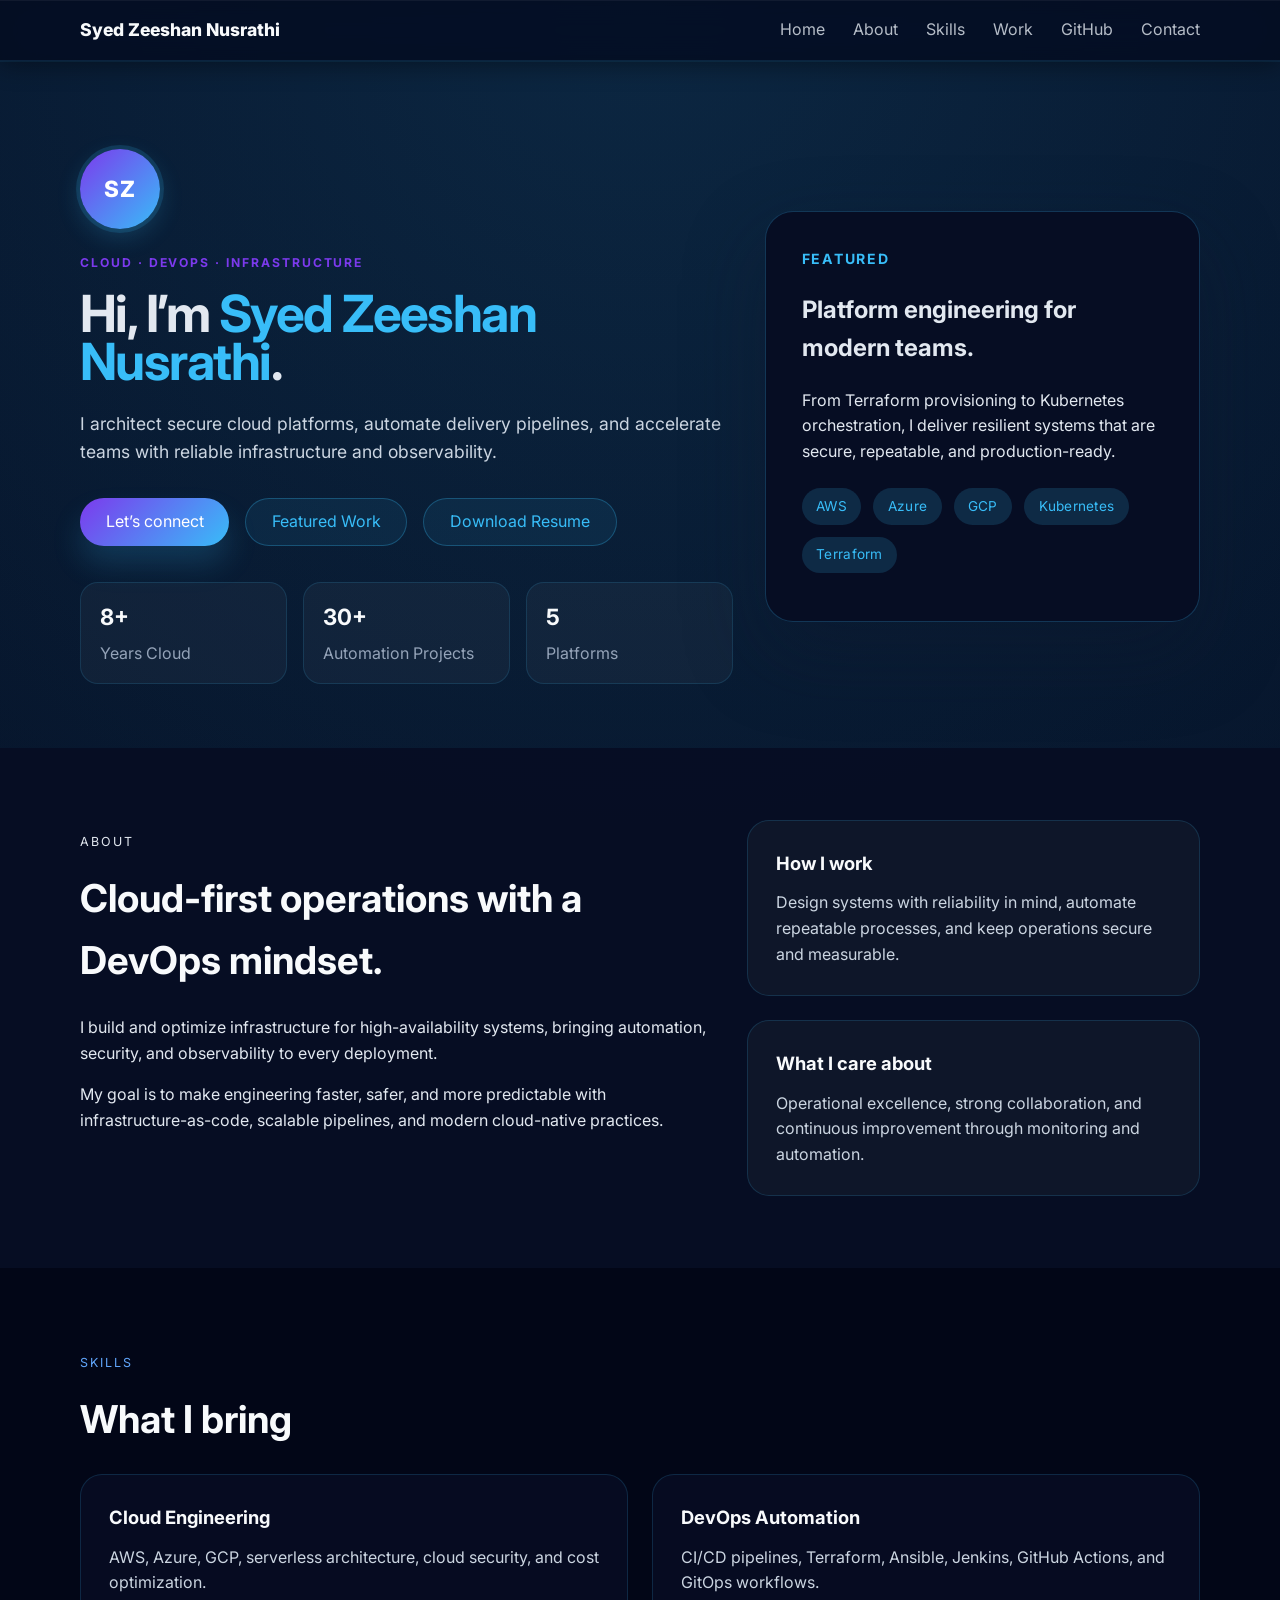
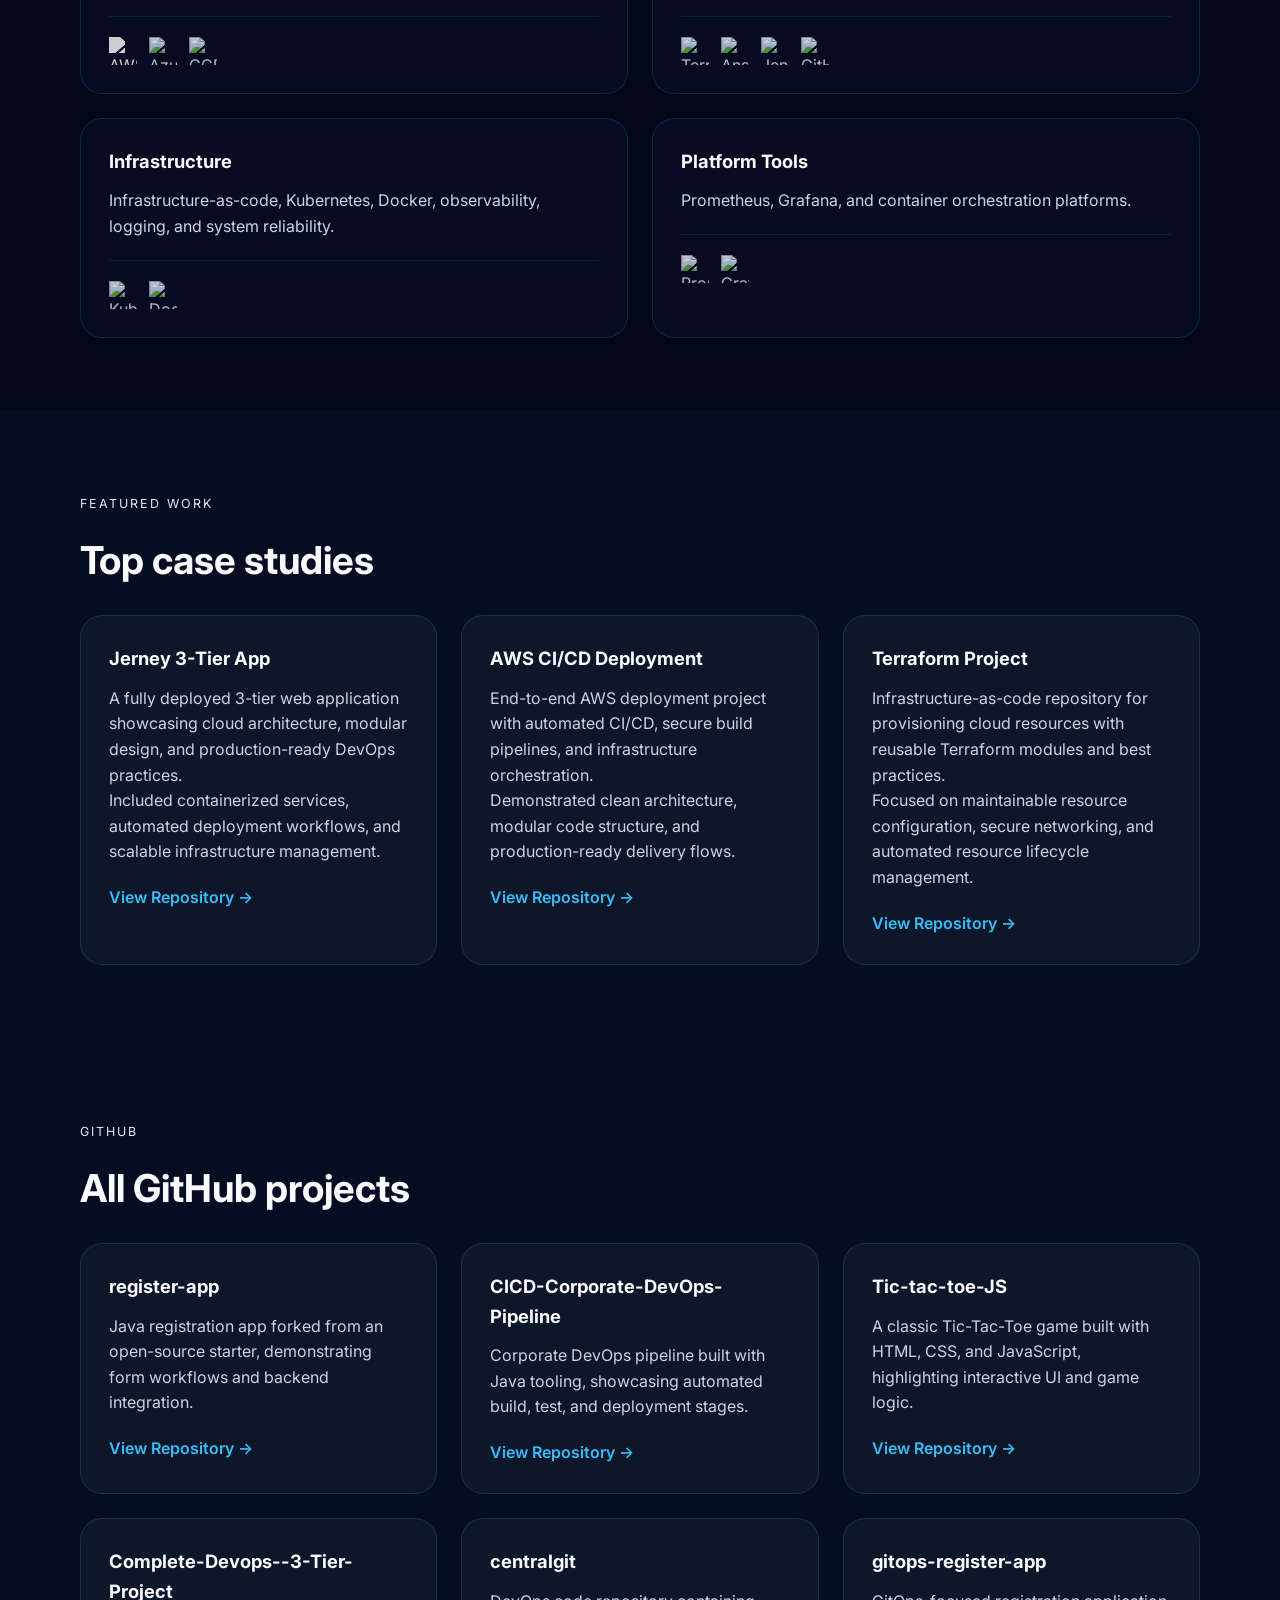
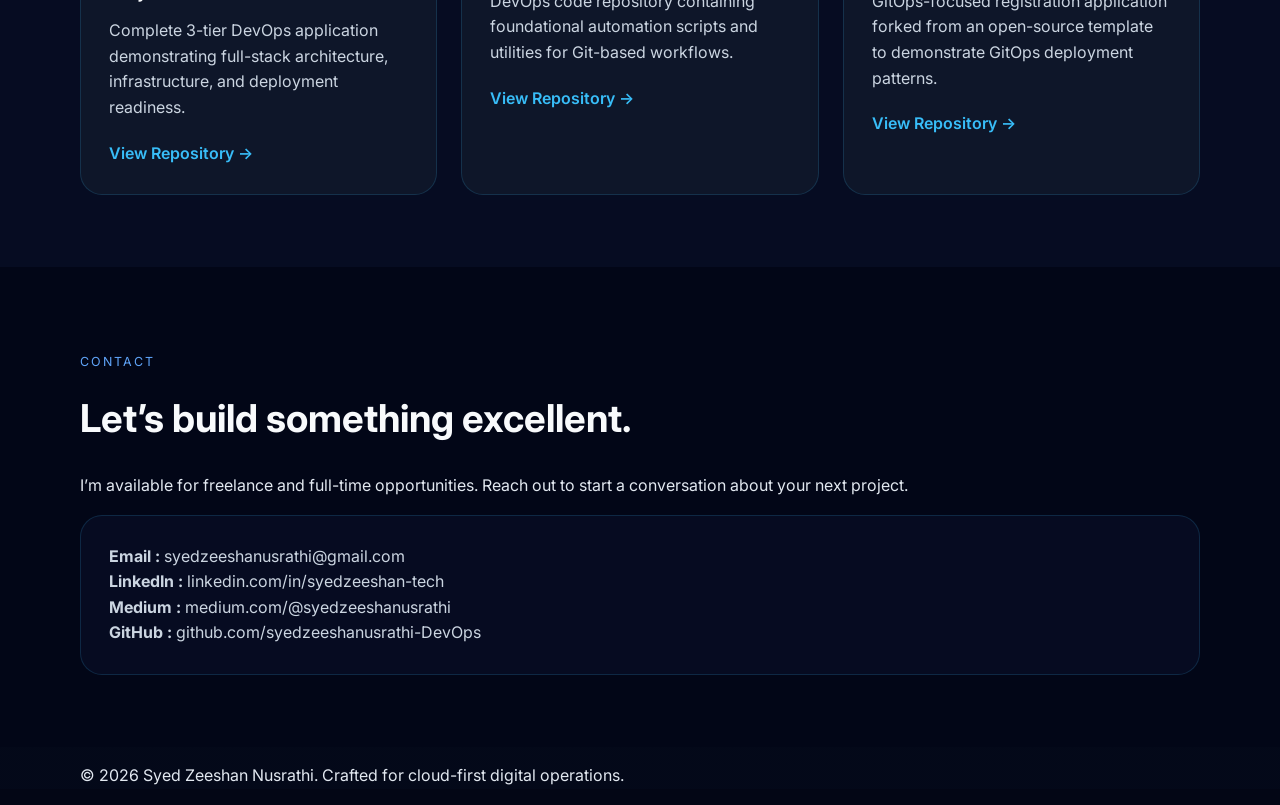
==== index.html @ 20beb39f "portfolio site initial commit" ====
<!DOCTYPE html>
<html lang="en">
<head>
  <meta charset="UTF-8" />
  <meta name="viewport" content="width=device-width, initial-scale=1.0" />
  <title>Syed Zeeshan Nusrathi | DevOps Portfolio</title>
  <link rel="preconnect" href="https://fonts.googleapis.com" />
  <link rel="preconnect" href="https://fonts.gstatic.com" crossorigin />
  <link href="https://fonts.googleapis.com/css2?family=Inter:wght@400;500;600;700;800&display=swap" rel="stylesheet" />
  <link rel="icon" type="image/svg+xml" href="favicon.svg" />
  <link rel="stylesheet" href="styles.css" />
</head>
<body>
  <header class="site-header">
    <div class="container header-inner">
      <a href="#home" class="brand">Syed Zeeshan Nusrathi</a>
      <nav class="nav" id="nav-menu">
        <a href="#home">Home</a>
        <a href="#about">About</a>
        <a href="#skills">Skills</a>
        <a href="#work">Work</a>
        <a href="#github">GitHub</a>
        <a href="#contact">Contact</a>
      </nav>
      <button class="nav-toggle" id="nav-toggle" aria-label="Toggle navigation">
        <span></span>
        <span></span>
        <span></span>
      </button>
    </div>
  </header>

  <main>
    <section class="hero" id="home">
      <div class="container hero-grid">
        <div class="hero-copy">
          <div class="hero-avatar">SZ</div>
          <p class="eyebrow">Cloud · DevOps · Infrastructure</p>
          <h1>Hi, I’m <span>Syed Zeeshan Nusrathi</span>.</h1>
          <p class="hero-text">I architect secure cloud platforms, automate delivery pipelines, and accelerate teams with reliable infrastructure and observability.</p>
          <div class="hero-actions">
            <a class="button primary" href="#contact">Let’s connect</a>
            <a class="button secondary" href="#work">Featured Work</a>
            <a class="button secondary" href="Syed Zeeshan - Resume.pdf" download>Download Resume</a>
          </div>
          <div class="hero-meta">
            <div class="hero-meta-item">
              <strong>8+</strong>
              <span>Years Cloud</span>
            </div>
            <div class="hero-meta-item">
              <strong>30+</strong>
              <span>Automation Projects</span>
            </div>
            <div class="hero-meta-item">
              <strong>5</strong>
              <span>Platforms</span>
            </div>
          </div>
        </div>
        <div class="hero-panel">
          <div class="hero-card-inner">
            <p class="hero-card-title">Featured</p>
            <h2>Platform engineering for modern teams.</h2>
            <p>From Terraform provisioning to Kubernetes orchestration, I deliver resilient systems that are secure, repeatable, and production-ready.</p>
            <div class="hero-card-tags">
              <span>AWS</span>
              <span>Azure</span>
              <span>GCP</span>
              <span>Kubernetes</span>
              <span>Terraform</span>
            </div>
          </div>
        </div>
      </div>
    </section>

    <section class="section-light" id="about">
      <div class="container section-grid">
        <div>
          <p class="section-label">About</p>
          <h2>Cloud-first operations with a DevOps mindset.</h2>
          <p>I build and optimize infrastructure for high-availability systems, bringing automation, security, and observability to every deployment.</p>
          <p>My goal is to make engineering faster, safer, and more predictable with infrastructure-as-code, scalable pipelines, and modern cloud-native practices.</p>
        </div>
        <div class="about-cards">
          <div class="info-card">
            <h3>How I work</h3>
            <p>Design systems with reliability in mind, automate repeatable processes, and keep operations secure and measurable.</p>
          </div>
          <div class="info-card">
            <h3>What I care about</h3>
            <p>Operational excellence, strong collaboration, and continuous improvement through monitoring and automation.</p>
          </div>
        </div>
      </div>
    </section>

    <section class="section-dark" id="skills">
      <div class="container">
        <p class="section-label light">Skills</p>
        <h2 class="light">What I bring</h2>
        <div class="skills-grid">
          <div class="skill-card">
            <h3>Cloud Engineering</h3>
            <p>AWS, Azure, GCP, serverless architecture, cloud security, and cost optimization.</p>
            <div class="skill-icons">
              <img src="https://cdn.jsdelivr.net/gh/devicons/devicon@latest/icons/amazonwebservices/amazonwebservices-original-wordmark.svg" alt="AWS" title="AWS" style="filter: brightness(0) invert(1);" />
              <img src="https://cdn.jsdelivr.net/gh/devicons/devicon@latest/icons/azure/azure-original.svg" alt="Azure" title="Azure" />
              <img src="https://cdn.jsdelivr.net/gh/devicons/devicon@latest/icons/googlecloud/googlecloud-original.svg" alt="GCP" title="GCP" />
            </div>
          </div>
          <div class="skill-card">
            <h3>DevOps Automation</h3>
            <p>CI/CD pipelines, Terraform, Ansible, Jenkins, GitHub Actions, and GitOps workflows.</p>
            <div class="skill-icons">
              <img src="https://cdn.jsdelivr.net/gh/devicons/devicon@latest/icons/terraform/terraform-original.svg" alt="Terraform" title="Terraform" />
              <img src="https://cdn.jsdelivr.net/gh/devicons/devicon@latest/icons/ansible/ansible-original.svg" alt="Ansible" title="Ansible" />
              <img src="https://cdn.jsdelivr.net/gh/devicons/devicon@latest/icons/jenkins/jenkins-original.svg" alt="Jenkins" title="Jenkins" />
              <img src="https://cdn.jsdelivr.net/gh/devicons/devicon@latest/icons/githubactions/githubactions-original.svg" alt="GitHub Actions" title="GitHub Actions" />
            </div>
          </div>
          <div class="skill-card">
            <h3>Infrastructure</h3>
            <p>Infrastructure-as-code, Kubernetes, Docker, observability, logging, and system reliability.</p>
            <div class="skill-icons">
              <img src="https://cdn.jsdelivr.net/gh/devicons/devicon@latest/icons/kubernetes/kubernetes-original.svg" alt="Kubernetes" title="Kubernetes" />
              <img src="https://cdn.jsdelivr.net/gh/devicons/devicon@latest/icons/docker/docker-original.svg" alt="Docker" title="Docker" />
            </div>
          </div>
          <div class="skill-card">
            <h3>Platform Tools</h3>
            <p>Prometheus, Grafana, and container orchestration platforms.</p>
            <div class="skill-icons">
              <img src="https://cdn.jsdelivr.net/gh/devicons/devicon@latest/icons/prometheus/prometheus-original.svg" alt="Prometheus" title="Prometheus" />
              <img src="https://cdn.jsdelivr.net/gh/devicons/devicon@latest/icons/grafana/grafana-original.svg" alt="Grafana" title="Grafana" />
            </div>
          </div>
        </div>
      </div>
    </section>

    <section class="section-light" id="work">
      <div class="container">
        <p class="section-label">Featured Work</p>
        <h2>Top case studies</h2>
        <div class="projects-grid">
          <article class="project-card">
            <h3>Jerney 3-Tier App</h3>
            <p>A fully deployed 3-tier web application showcasing cloud architecture, modular design, and production-ready DevOps practices.</p>
            <p>Included containerized services, automated deployment workflows, and scalable infrastructure management.</p>
            <a class="project-link" href="https://github.com/syedzeeshanusrathi-DevOps/Jerney-3-Tier-App" target="_blank" rel="noreferrer">View Repository →</a>
          </article>
          <article class="project-card">
            <h3>AWS CI/CD Deployment</h3>
            <p>End-to-end AWS deployment project with automated CI/CD, secure build pipelines, and infrastructure orchestration.</p>
            <p>Demonstrated clean architecture, modular code structure, and production-ready delivery flows.</p>
            <a class="project-link" href="https://github.com/syedzeeshanusrathi-DevOps/Aws-ci-cd-Deployment" target="_blank" rel="noreferrer">View Repository →</a>
          </article>
          <article class="project-card">
            <h3>Terraform Project</h3>
            <p>Infrastructure-as-code repository for provisioning cloud resources with reusable Terraform modules and best practices.</p>
            <p>Focused on maintainable resource configuration, secure networking, and automated resource lifecycle management.</p>
            <a class="project-link" href="https://github.com/syedzeeshanusrathi-DevOps/Terraform-project" target="_blank" rel="noreferrer">View Repository →</a>
          </article>
        </div>
      </div>
    </section>

    <section class="section-light" id="github">
      <div class="container">
        <p class="section-label">GitHub</p>
        <h2>All GitHub projects</h2>
        <div class="projects-grid">
          <article class="project-card">
            <h3>register-app</h3>
            <p>Java registration app forked from an open-source starter, demonstrating form workflows and backend integration.</p>
            <a class="project-link" href="https://github.com/syedzeeshanusrathi-DevOps/register-app" target="_blank" rel="noreferrer">View Repository →</a>
          </article>
          <article class="project-card">
            <h3>CICD-Corporate-DevOps-Pipeline</h3>
            <p>Corporate DevOps pipeline built with Java tooling, showcasing automated build, test, and deployment stages.</p>
            <a class="project-link" href="https://github.com/syedzeeshanusrathi-DevOps/CICD-Corporate-DevOps-Pipeline" target="_blank" rel="noreferrer">View Repository →</a>
          </article>
          <article class="project-card">
            <h3>Tic-tac-toe-JS</h3>
            <p>A classic Tic-Tac-Toe game built with HTML, CSS, and JavaScript, highlighting interactive UI and game logic.</p>
            <a class="project-link" href="https://github.com/syedzeeshanusrathi-DevOps/Tic-tac-toe-JS" target="_blank" rel="noreferrer">View Repository →</a>
          </article>
          <article class="project-card">
            <h3>Complete-Devops--3-Tier-Project</h3>
            <p>Complete 3-tier DevOps application demonstrating full-stack architecture, infrastructure, and deployment readiness.</p>
            <a class="project-link" href="https://github.com/syedzeeshanusrathi-DevOps/Complete-Devops--3-Tier-Project" target="_blank" rel="noreferrer">View Repository →</a>
          </article>
          <article class="project-card">
            <h3>centralgit</h3>
            <p>DevOps code repository containing foundational automation scripts and utilities for Git-based workflows.</p>
            <a class="project-link" href="https://github.com/syedzeeshanusrathi-DevOps/centralgit" target="_blank" rel="noreferrer">View Repository →</a>
          </article>
          <article class="project-card">
            <h3>gitops-register-app</h3>
            <p>GitOps-focused registration application forked from an open-source template to demonstrate GitOps deployment patterns.</p>
            <a class="project-link" href="https://github.com/syedzeeshanusrathi-DevOps/gitops-register-app" target="_blank" rel="noreferrer">View Repository →</a>
          </article>
        </div>
      </div>
    </section>

    <section class="section-dark" id="contact">
      <div class="container contact-grid">
        <div>
          <p class="section-label light">Contact</p>
          <h2 class="light">Let’s build something excellent.</h2>
          <p class="light">I’m available for freelance and full-time opportunities. Reach out to start a conversation about your next project.</p>
        </div>
        <div class="contact-card">
          <p><strong>Email :</strong>
          <a href="mailto:syedzeeshanusrathi@gmail.com">syedzeeshanusrathi@gmail.com</a></p>
          <p><strong>LinkedIn :</strong>
          <a href="https://www.linkedin.com/in/syedzeeshan-tech" target="_blank" rel="noreferrer">linkedin.com/in/syedzeeshan-tech</a></p>
          <p><strong>Medium :</strong>
          <a href="https://medium.com/@syedzeeshanusrathi" target="_blank" rel="noreferrer">medium.com/@syedzeeshanusrathi</a></p>
          <p><strong>GitHub :</strong>
          <a href="https://github.com/syedzeeshanusrathi-DevOps" target="_blank" rel="noreferrer">github.com/syedzeeshanusrathi-DevOps</a></p>
        </div>
      </div>
    </section>
  </main>

  <footer class="site-footer">
    <div class="container footer-inner">
      <p>© 2026 Syed Zeeshan Nusrathi. Crafted for cloud-first digital operations.</p>
    </div>
  </footer>

  <script src="script.js"></script>
</body>
</html>
---- styles.css ----
:root {
  color-scheme: dark;
  font-family: 'Inter', system-ui, -apple-system, BlinkMacSystemFont, 'Segoe UI', sans-serif;
  font-size: 16px;
  line-height: 1.6;
  color: #e2e8f0;
  background: #030615;
  accent-color: #38bdf8;
}

* {
  box-sizing: border-box;
}

body {
  margin: 0;
  min-height: 100vh;
  background: radial-gradient(circle at top, rgba(56, 189, 248, 0.18), transparent 24%),
    linear-gradient(180deg, #02061a 0%, #050b18 100%);
  background-size: 200% 200%;
  background-position: center top;
  animation: backgroundMove 20s ease infinite;
  color: #e2e8f0;
}

img {
  max-width: 100%;
  display: block;
}

button,
a {
  font: inherit;
}

.container {
  width: min(1120px, calc(100% - 2rem));
  margin: 0 auto;
}

.site-header {
  position: sticky;
  top: 0;
  z-index: 30;
  background: rgba(5, 12, 31, 0.85);
  backdrop-filter: blur(24px) saturate(180%);
  -webkit-backdrop-filter: blur(24px) saturate(180%);
  border-bottom: 1px solid rgba(56, 189, 248, 0.12);
  
  box-shadow: 
    0 1px 0 rgba(56, 189, 248, 0.08),
    0 4px 24px rgba(0, 0, 0, 0.4),
    inset 0 1px 0 rgba(255, 255, 255, 0.05);
  transition: background 0.3s ease, box-shadow 0.3s ease;
}

.site-header:hover {
  background: rgba(5, 12, 31, 0.95);
  box-shadow:
    0 1px 0 rgba(56, 189, 248, 0.15),
    0 8px 32px rgba(0, 0, 0, 0.5);
}

.header-inner {
  display: flex;
  align-items: center;
  justify-content: space-between;
  gap: 1rem;
  padding: 1rem 0;
}

.brand {
  color: #f8fafc;
  font-weight: 800;
  font-size: 1.1rem;
  text-decoration: none;
}

.nav {
  display: flex;
  align-items: center;
  gap: 1.75rem;
}

.nav a {
  color: rgba(226, 232, 240, 0.8);
  text-decoration: none;
  transition: color 0.2s ease;
}

.nav a:hover,
.nav a:focus-visible {
  color: #7c3aed;
}

.nav-toggle {
  display: none;
  border: none;
  background: transparent;
  cursor: pointer;
  gap: 0.4rem;
  padding: 0.5rem;
}

.nav-toggle span {
  display: block;
  width: 1.5rem;
  height: 2px;
  background: #e2e8f0;
  border-radius: 999px;
}

.hero {
  padding: 5.5rem 0 4rem;
}

.hero-grid {
  display: grid;
  grid-template-columns: minmax(0, 1.2fr) minmax(320px, 0.8fr);
  gap: 2rem;
  align-items: center;
}

.eyebrow {
  margin: 0 0 1rem;
  color: #7c3aed;
  font-weight: 700;
  letter-spacing: 0.16em;
  text-transform: uppercase;
  font-size: 0.76rem;
  opacity: 0;
  transform: translateY(12px);
  transition: opacity 0.7s ease, transform 0.7s ease;
}

.hero h1 {
  margin: 0;
  font-size: clamp(3rem, 4vw, 5rem);
  line-height: 0.95;
  letter-spacing: -0.03em;
  opacity: 0;
  transform: translateY(14px);
  transition: opacity 0.7s ease 0.05s, transform 0.7s ease 0.05s;
}

body.loaded .eyebrow,
body.loaded .hero h1 {
  opacity: 1;
  transform: translateY(0);
}

.hero h1 span {
  color: #38bdf8;
}

.hero-text {
  max-width: 42rem;
  margin: 1.5rem 0 2rem;
  font-size: 1.1rem;
  color: #cbd5e1;
  opacity: 0;
  transform: translateY(18px);
  transition: opacity 0.8s ease, transform 0.8s ease;
}

.hero-actions {
  display: flex;
  flex-wrap: wrap;
  gap: 1rem;
  align-items: center;
  opacity: 0;
  transform: translateY(18px);
  transition: opacity 0.8s ease 0.1s, transform 0.8s ease 0.1s;
}

body.loaded .hero-text,
body.loaded .hero-actions {
  opacity: 1;
  transform: translateY(0);
}

.hero-meta {
  display: grid;
  grid-template-columns: repeat(3, minmax(0, 1fr));
  gap: 1rem;
  margin-top: 2.25rem;
}

.hero-meta-item {
  padding: 1rem 1.2rem;
  border-radius: 18px;
  background: rgba(255, 255, 255, 0.04);
  border: 1px solid rgba(56, 189, 248, 0.14);
  opacity: 0;
  transform: translateY(18px);
  transition: opacity 0.8s ease, transform 0.8s ease;
}

.hero-meta-item strong {
  display: block;
  font-size: 1.4rem;
  color: #f8fafc;
}

.hero-meta-item span {
  display: block;
  margin-top: 0.4rem;
  color: #94a3b8;
}

.hero-copy,
.hero-panel,
.hero-card-inner {
  opacity: 0;
  transform: translateY(24px);
  transition: opacity 0.8s ease, transform 0.8s ease;
}

body.loaded .hero-copy,
body.loaded .hero-panel,
body.loaded .hero-card-inner,
body.loaded .hero-meta-item {
  opacity: 1;
  transform: translateY(0);
}

/* Scroll-triggered fade-in (applied via JS IntersectionObserver) */
.scroll-fade {
  opacity: 0;
  transform: translateY(28px);
  transition: opacity 0.7s ease, transform 0.7s ease;
}

.scroll-fade.visible {
  opacity: 1;
  transform: translateY(0);
}

.hero-copy {
  transition-delay: 0.1s;
}

.hero-panel {
  transition-delay: 0.15s;
}

.hero-card-inner {
  transition-delay: 0.2s;
}

.hero-meta-item:nth-child(1) {
  transition-delay: 0.3s;
}

.hero-meta-item:nth-child(2) {
  transition-delay: 0.35s;
}

.hero-meta-item:nth-child(3) {
  transition-delay: 0.4s;
}

.button {
  display: inline-flex;
  align-items: center;
  justify-content: center;
  min-height: 3rem;
  padding: 0 1.6rem;
  border-radius: 999px;
  text-decoration: none;
  transition: transform 0.4s ease, background-color 0.2s ease, color 0.2s ease, box-shadow 0.2s ease;
}

.button:hover {
  transform: translateY(-2px) scale(1.02);
  box-shadow: 0 22px 40px rgba(56, 189, 248, 0.16);
}

.primary {
  background: linear-gradient(135deg, #7c3aed 0%, #38bdf8 100%);
  color: #ffffff;
  box-shadow: 0 18px 30px rgba(56, 189, 248, 0.18);
}

.secondary {
  border: 1px solid rgba(56, 189, 248, 0.28);
  color: #38bdf8;
  background: rgba(56, 189, 248, 0.08);
}

.hero-card {
  position: relative;
}

.hero-panel {
  display: grid;
  align-items: center;
}

.hero-card-inner {
  background: rgba(7, 13, 35, 0.96);
  border: 1px solid rgba(56, 189, 248, 0.24);
  border-radius: 28px;
  padding: 2.25rem;
  box-shadow: 0 32px 80px rgba(15, 23, 42, 0.35);
  animation: float-card 5s ease-in-out infinite;
}

.hero-card-title {
  margin: 0 0 1rem;
  color: #38bdf8;
  font-size: 0.88rem;
  font-weight: 700;
  letter-spacing: 0.12em;
  text-transform: uppercase;
}

.hero-card h2 {
  margin: 0 0 1rem;
  font-size: 1.95rem;
  line-height: 1.1;
}

.hero-card p {
  margin: 0 0 1.75rem;
  color: #cbd5e1;
  font-size: 1rem;
}

.hero-card-tags {
  display: flex;
  flex-wrap: wrap;
  gap: 0.75rem;
  margin: 1.5rem 0 0.75rem;
}

.hero-card-tags span {
  display: inline-flex;
  align-items: center;
  justify-content: center;
  padding: 0.45rem 0.9rem;
  border-radius: 999px;
  background: rgba(56, 189, 248, 0.16);
  color: #38bdf8;
  font-size: 0.85rem;
  letter-spacing: 0.02em;
}

.hero-card-stats {
  display: grid;
  grid-template-columns: repeat(2, minmax(0, 1fr));
  gap: 1rem;
}

.hero-card-stats strong {
  display: block;
  font-size: 1.5rem;
  color: #f8fafc;
}

.hero-card-stats span {
  display: block;
  color: #94a3b8;
}

.section-light,
.section-dark {
  padding: 4.5rem 0;
}

.section-light {
  background: rgba(7, 13, 35, 0.95);
}

.section-dark {
  background: #020617;
  color: #e2e8f0;
}

.section-grid {
  display: grid;
  grid-template-columns: 1.4fr 1fr;
  gap: 2rem;
}

.section-label {
  color: #38bdf8;
  text-transform: uppercase;
  font-size: 0.78rem;
  letter-spacing: 0.16em;
  margin-bottom: 1rem;
}

.section-light h2,
.section-dark h2 {
  margin: 0 0 1.5rem;
  font-size: clamp(2rem, 3vw, 2.75rem);
  color: #f8fafc;
}

.light.section-label {
  color: #60a5fa;
}

.section-light p,
.section-dark p {
  color: inherit;
}

.about-cards,
.skills-grid,
.projects-grid {
  display: grid;
  gap: 1.5rem;
}

.skills-grid {
  grid-template-columns: repeat(2, 1fr);
}

.projects-grid {
  grid-template-columns: repeat(auto-fill, minmax(280px, 1fr));
}

/* Hero avatar */
.hero-avatar {
  width: 80px;
  height: 80px;
  border-radius: 50%;
  background: linear-gradient(135deg, #7c3aed, #38bdf8);
  display: flex;
  align-items: center;
  justify-content: center;
  font-size: 1.4rem;
  font-weight: 800;
  color: #fff;
  letter-spacing: 0.04em;
  margin-bottom: 1.5rem;
  box-shadow: 0 0 0 4px rgba(56, 189, 248, 0.15), 0 8px 24px rgba(56, 189, 248, 0.2);
}

/* Skill icons */
.skill-icons {
  display: flex;
  flex-wrap: wrap;
  gap: 0.75rem;
  margin-top: 1.25rem;
  padding-top: 1.25rem;
  border-top: 1px solid rgba(56, 189, 248, 0.12);
}

.skill-icons img {
  width: 28px;
  height: 28px;
  opacity: 0.8;
  transition: opacity 0.2s ease, transform 0.2s ease;
}

.skill-icons img:hover {
  opacity: 1;
  transform: scale(1.2);
}

.info-card,
.skill-card,
.project-card,
.contact-card {
  padding: 1.75rem;
  background: rgba(15, 23, 42, 0.96);
  border: 1px solid rgba(56, 189, 248, 0.16);
  border-radius: 22px;
}

.section-dark .info-card,
.section-dark .skill-card,
.section-dark .project-card,
.section-dark .contact-card {
  background: rgba(7, 13, 35, 0.92);
  border-color: rgba(56, 189, 248, 0.16);
}

.project-card h3,
.skill-card h3,
.info-card h3 {
  color: #f8fafc;
}

.project-card {
  transition: transform 0.4s ease, border-color 0.2s ease, background-color 0.2s ease, box-shadow 0.4s ease;
}

.project-card:hover {
  transform: translateY(-8px);
  border-color: rgba(124, 58, 237, 0.32);
  background: rgba(15, 23, 42, 1);
  box-shadow: 0 30px 60px rgba(56, 189, 248, 0.12);
}

.project-link {
  display: inline-flex;
  margin-top: 1.25rem;
  color: #38bdf8;
  text-decoration: none;
  font-weight: 600;
  position: relative;
}

.project-link::after {
  content: '';
  position: absolute;
  left: 0;
  bottom: -0.25rem;
  width: 100%;
  height: 2px;
  background: #38bdf8;
  transform: scaleX(0);
  transform-origin: left;
  transition: transform 0.3s ease;
}

.project-link:hover::after,
.project-link:focus-visible::after {
  transform: scaleX(1);
}

.skill-card p,
.project-card p,
.contact-card p,
.info-card p {
  margin: 0;
  color: #cbd5e1;
}

.info-card h3,
.skill-card h3,
.project-card h3 {
  margin: 0 0 0.75rem;
  font-size: 1.15rem;
}


.contact-card a {
  color: inherit;
  text-decoration: none;
  transition: color 0.2s ease;
}

.contact-card a:hover,
.contact-card a:focus-visible {
  color: #38bdf8;
}

@keyframes backgroundMove {
  0%, 100% {
    background-position: center top;
  }
  50% {
    background-position: center 12%;
  }
}

@keyframes float-card {
  0%, 100% {
    transform: translateY(0);
  }
  50% {
    transform: translateY(-10px);
  }
}

@keyframes pulse-tag {
  0%, 100% {
    transform: translateY(0) scale(1);
  }
  50% {
    transform: translateY(-2px) scale(1.02);
  }
}

.hero-card-tags span {
  animation: pulse-tag 10s ease-in-out infinite;
}

@media (max-width: 980px) {
  .hero-grid,
  .section-grid,
  .skills-grid,
  .contact-grid {
    grid-template-columns: 1fr;
  }

  .hero {
    padding-top: 3.5rem;
  }

  .hero-meta {
    grid-template-columns: 1fr;
  }
}

@media (max-width: 760px) {
  .header-inner {
    flex-wrap: wrap;
    justify-content: space-between;
  }

  .nav {
    position: absolute;
    inset: 5rem 1.5rem auto auto;
    flex-direction: column;
    align-items: flex-start;
    gap: 1rem;
    padding: 1.5rem;
    width: calc(100% - 3rem);
    max-width: 320px;
    border-radius: 20px;
    background: rgba(5, 12, 31, 0.96);
    border: 1px solid rgba(56, 189, 248, 0.16);
    transform: translateY(-2rem);
    opacity: 0;
    pointer-events: none;
    transition: opacity 0.25s ease, transform 0.25s ease;
  }

  .nav-open .nav {
    opacity: 1;
    pointer-events: auto;
    transform: translateY(0);
  }

  .nav-toggle {
    display: inline-flex;
  }
}

@media (max-width: 560px) {
  .hero h1 {
    font-size: 2.75rem;
  }

  .button {
    width: 100%;
  }
}
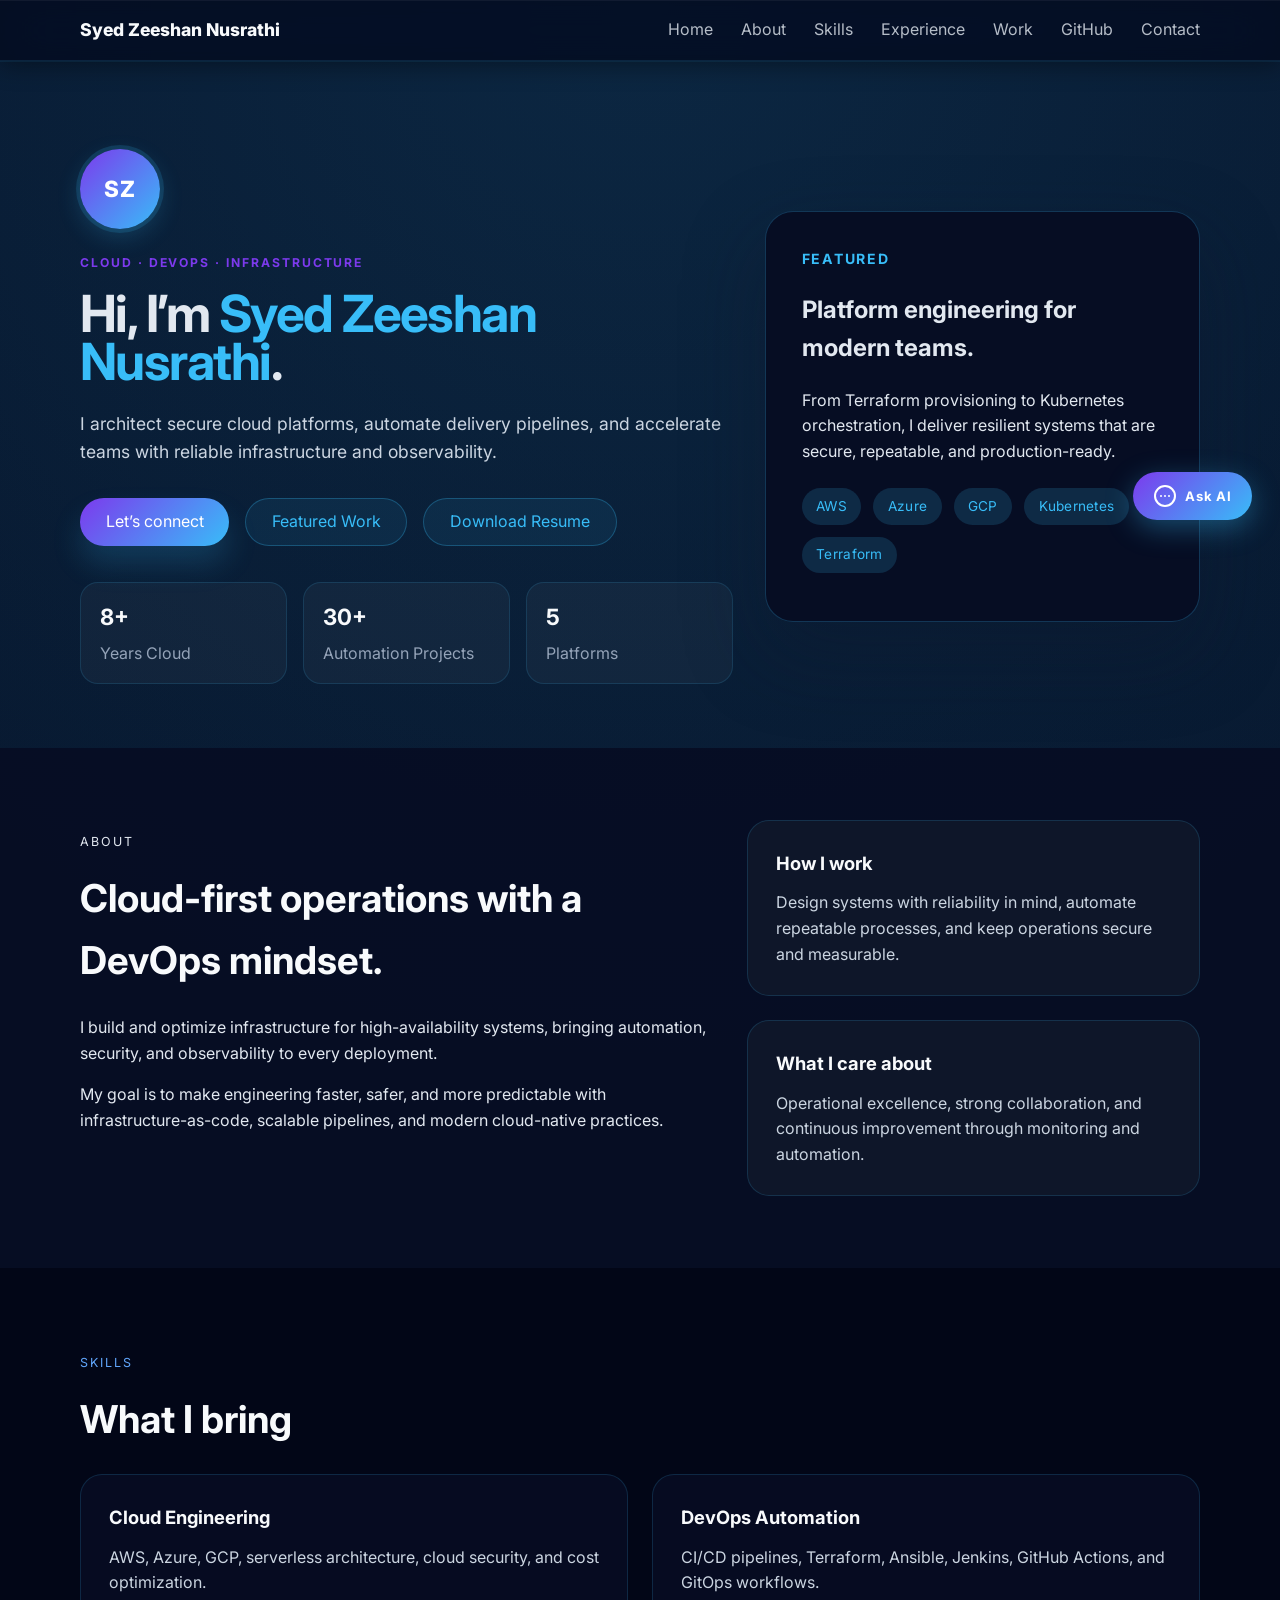
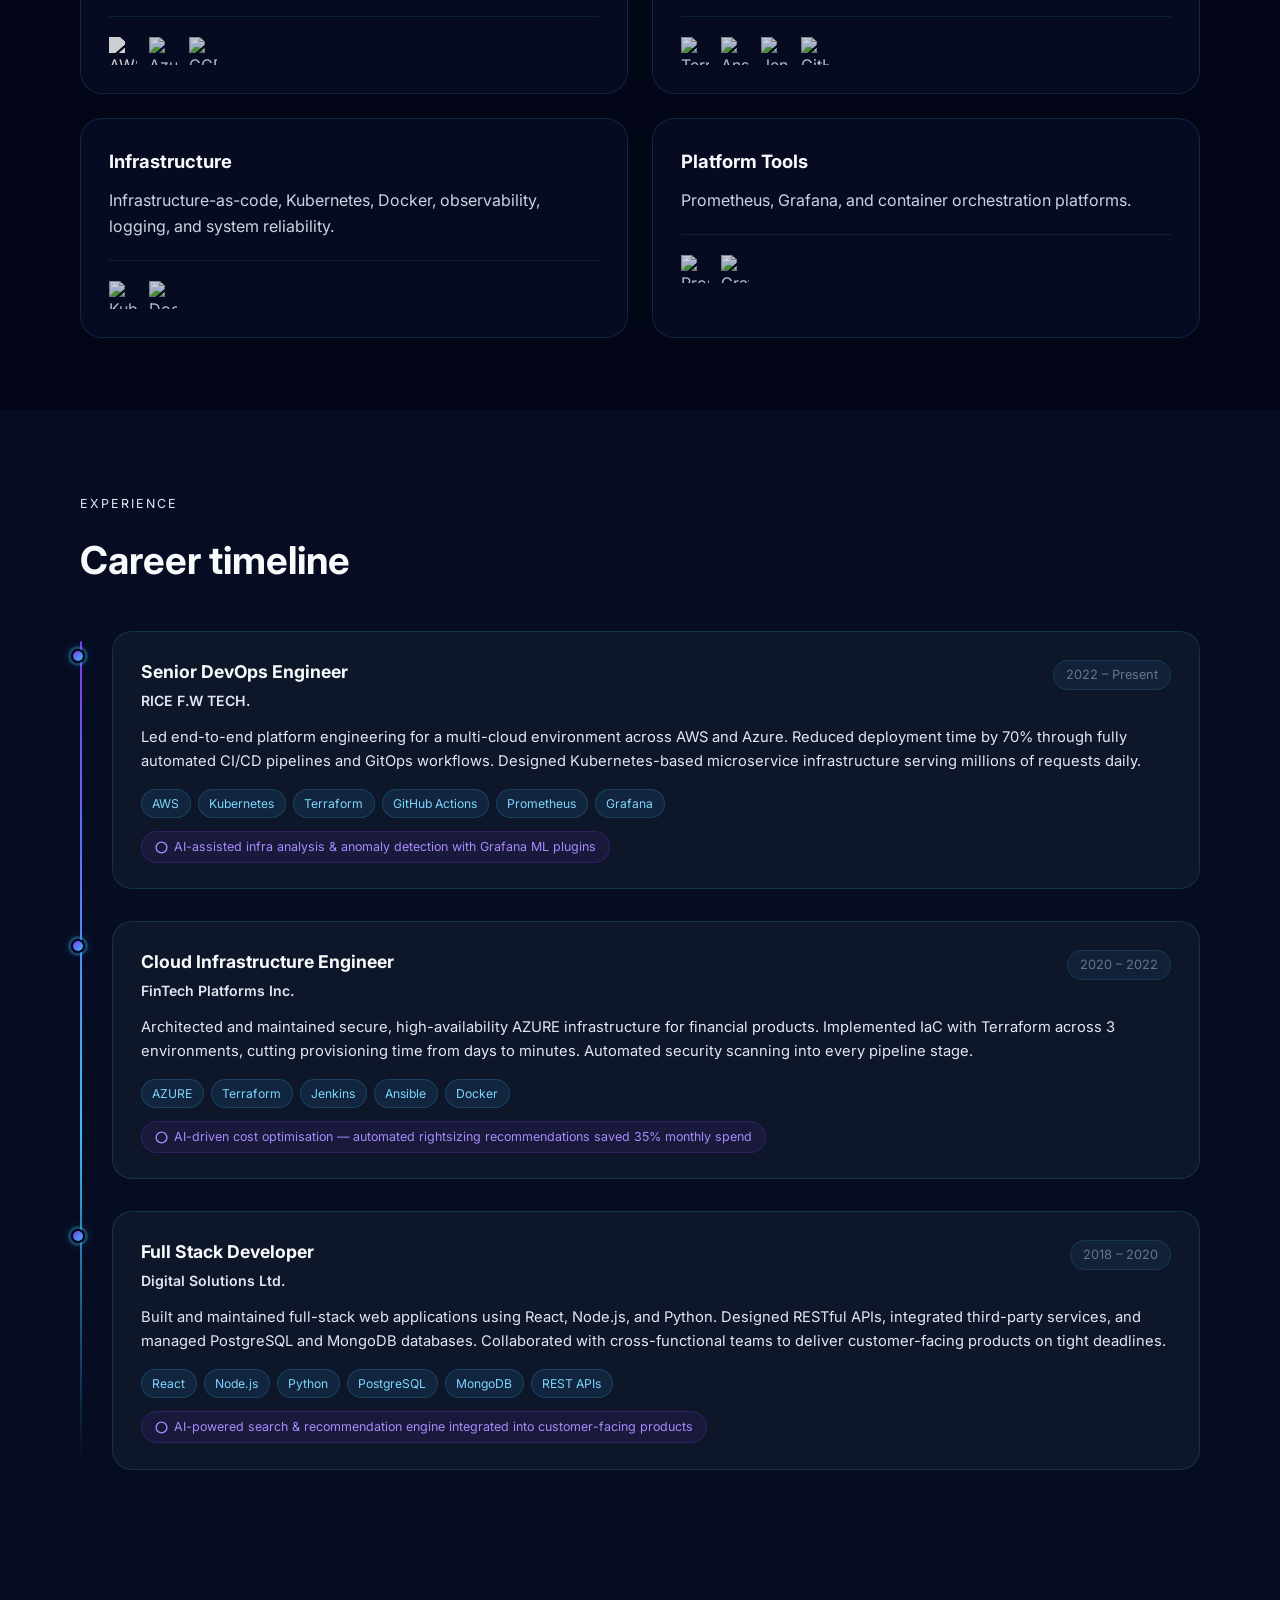
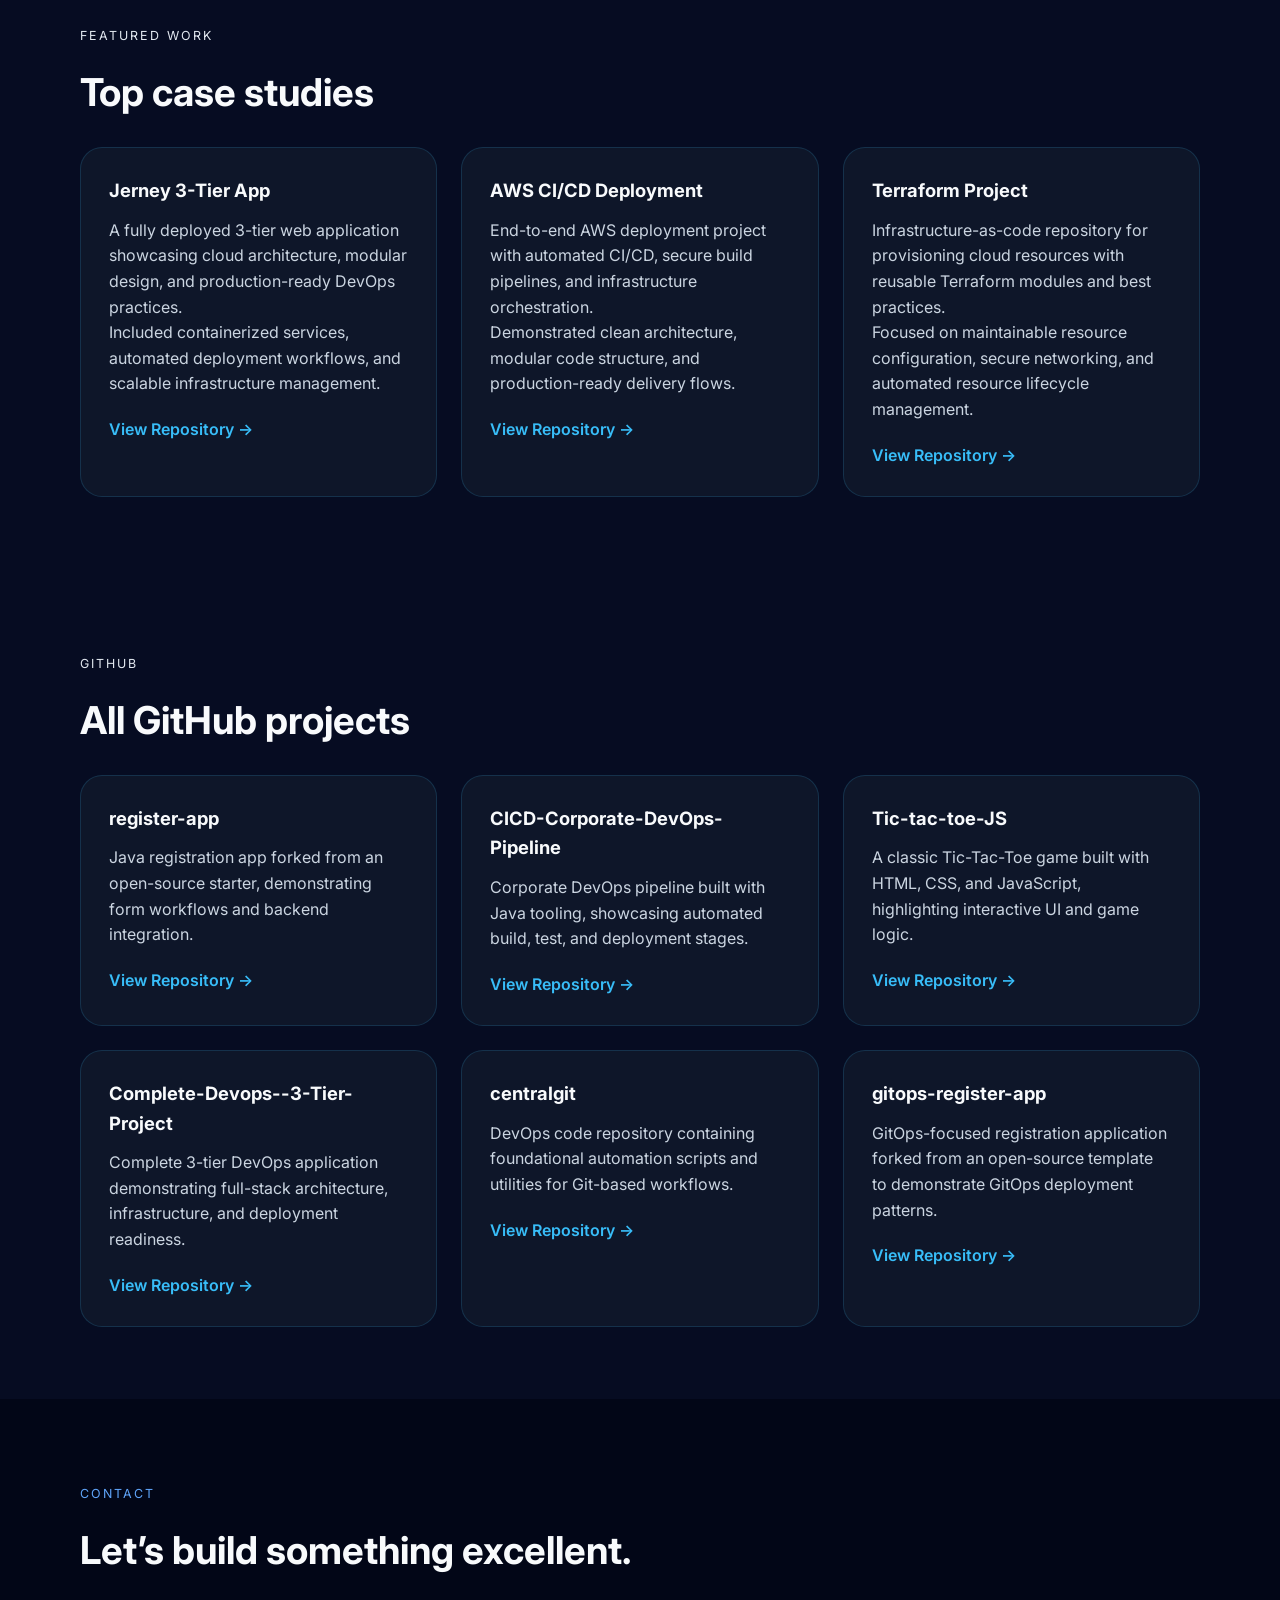
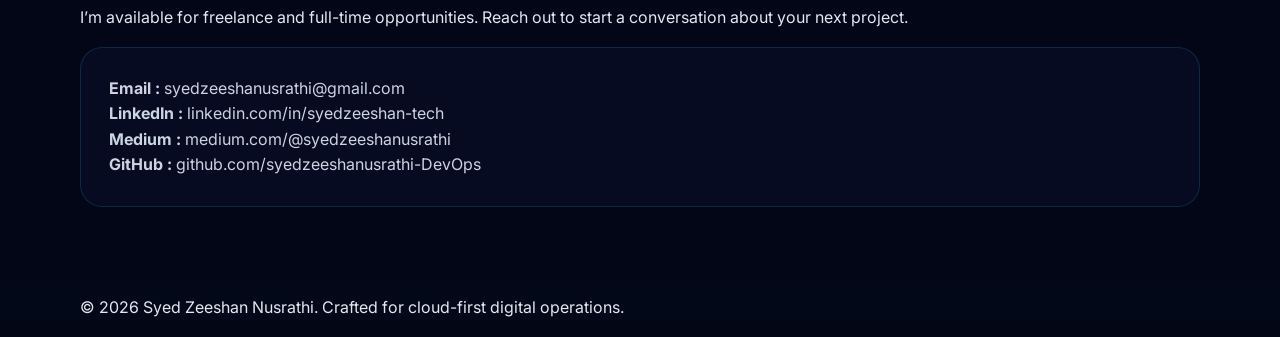
==== commit 888fe7bf: "Initial commit" ====
--- a/index.html
+++ b/index.html
@@ -18,6 +18,7 @@
         <a href="#home">Home</a>
         <a href="#about">About</a>
         <a href="#skills">Skills</a>
+        <a href="#experience">Experience</a>
         <a href="#work">Work</a>
         <a href="#github">GitHub</a>
         <a href="#contact">Contact</a>
@@ -140,6 +141,79 @@
       </div>
     </section>
 
+    <section class="section-light" id="experience">
+      <div class="container">
+        <p class="section-label">Experience</p>
+        <h2>Career timeline</h2>
+        <div class="exp-timeline">
+
+          <div class="exp-item scroll-fade">
+            <div class="exp-dot"></div>
+            <div class="exp-card">
+              <div class="exp-card-top">
+                <div>
+                  <h3 class="exp-role">Senior DevOps Engineer</h3>
+                  <p class="exp-company">RICE F.W TECH.</p>
+                </div>
+                <span class="exp-date">2022 – Present</span>
+              </div>
+              <p class="exp-desc">Led end-to-end platform engineering for a multi-cloud environment across AWS and Azure. Reduced deployment time by 70% through fully automated CI/CD pipelines and GitOps workflows. Designed Kubernetes-based microservice infrastructure serving millions of requests daily.</p>
+              <div class="exp-tags">
+                <span>AWS</span><span>Kubernetes</span><span>Terraform</span><span>GitHub Actions</span><span>Prometheus</span><span>Grafana</span>
+              </div>
+              <div class="exp-ai-badge">
+                <svg width="13" height="13" viewBox="0 0 24 24" fill="none" stroke="currentColor" stroke-width="2.5"><circle cx="12" cy="12" r="10"/><path d="M8 12h.01M12 12h.01M16 12h.01"/></svg>
+                AI-assisted infra analysis &amp; anomaly detection with Grafana ML plugins
+              </div>
+            </div>
+          </div>
+
+          <div class="exp-item scroll-fade">
+            <div class="exp-dot"></div>
+            <div class="exp-card">
+              <div class="exp-card-top">
+                <div>
+                  <h3 class="exp-role">Cloud Infrastructure Engineer</h3>
+                  <p class="exp-company">FinTech Platforms Inc.</p>
+                </div>
+                <span class="exp-date">2020 – 2022</span>
+              </div>
+              <p class="exp-desc">Architected and maintained secure, high-availability AZURE infrastructure for financial products. Implemented IaC with Terraform across 3 environments, cutting provisioning time from days to minutes. Automated security scanning into every pipeline stage.</p>
+              <div class="exp-tags">
+                <span>AZURE</span><span>Terraform</span><span>Jenkins</span><span>Ansible</span><span>Docker</span>
+              </div>
+              <div class="exp-ai-badge">
+                <svg width="13" height="13" viewBox="0 0 24 24" fill="none" stroke="currentColor" stroke-width="2.5"><circle cx="12" cy="12" r="10"/><path d="M8 12h.01M12 12h.01M16 12h.01"/></svg>
+                AI-driven cost optimisation — automated rightsizing recommendations saved 35% monthly spend
+              </div>
+            </div>
+          </div>
+
+          <div class="exp-item scroll-fade">
+            <div class="exp-dot"></div>
+            <div class="exp-card">
+              <div class="exp-card-top">
+                <div>
+                  <h3 class="exp-role">Full Stack Developer</h3>
+                  <p class="exp-company">Digital Solutions Ltd.</p>
+                </div>
+                <span class="exp-date">2018 – 2020</span>
+              </div>
+              <p class="exp-desc">Built and maintained full-stack web applications using React, Node.js, and Python. Designed RESTful APIs, integrated third-party services, and managed PostgreSQL and MongoDB databases. Collaborated with cross-functional teams to deliver customer-facing products on tight deadlines.</p>
+              <div class="exp-tags">
+                <span>React</span><span>Node.js</span><span>Python</span><span>PostgreSQL</span><span>MongoDB</span><span>REST APIs</span>
+              </div>
+              <div class="exp-ai-badge">
+                <svg width="13" height="13" viewBox="0 0 24 24" fill="none" stroke="currentColor" stroke-width="2.5"><circle cx="12" cy="12" r="10"/><path d="M8 12h.01M12 12h.01M16 12h.01"/></svg>
+                AI-powered search &amp; recommendation engine integrated into customer-facing products
+              </div>
+            </div>
+          </div>
+
+        </div>
+      </div>
+    </section>
+
     <section class="section-light" id="work">
       <div class="container">
         <p class="section-label">Featured Work</p>
@@ -233,6 +307,44 @@
     </div>
   </footer>
 
+  <!-- AI Chat Widget -->
+  <div class="ai-chat" id="ai-chat">
+    <button class="ai-chat-toggle" id="ai-chat-toggle" aria-label="Ask AI about Syed">
+      <svg width="24" height="24" viewBox="0 0 24 24" fill="none" stroke="currentColor" stroke-width="2" stroke-linecap="round" stroke-linejoin="round">
+        <path d="M12 2a10 10 0 0 1 10 10c0 5.52-4.48 10-10 10S2 17.52 2 12 6.48 2 12 2z"/>
+        <path d="M8 12h.01M12 12h.01M16 12h.01"/>
+      </svg>
+      <span class="ai-badge">Ask AI</span>
+    </button>
+    <div class="ai-chat-window" id="ai-chat-window" aria-live="polite">
+      <div class="ai-chat-header">
+        <div class="ai-chat-header-info">
+          <div class="ai-chat-avatar-sm">AI</div>
+          <div>
+            <strong>Portfolio Assistant</strong>
+            <span class="ai-online">● Online</span>
+          </div>
+        </div>
+        <button class="ai-chat-close" id="ai-chat-close" aria-label="Close chat">✕</button>
+      </div>
+      <div class="ai-chat-messages" id="ai-chat-messages"></div>
+      <div class="ai-suggested-chips" id="ai-suggested-chips">
+        <button class="ai-chip">Skills</button>
+        <button class="ai-chip">Projects</button>
+        <button class="ai-chip">Experience</button>
+        <button class="ai-chip">Contact</button>
+      </div>
+      <div class="ai-chat-input-area">
+        <input type="text" id="ai-chat-input" placeholder="Ask about Syed…" autocomplete="off" maxlength="200" />
+        <button id="ai-chat-send" aria-label="Send message">
+          <svg width="18" height="18" viewBox="0 0 24 24" fill="none" stroke="currentColor" stroke-width="2" stroke-linecap="round" stroke-linejoin="round">
+            <line x1="22" y1="2" x2="11" y2="13"/><polygon points="22 2 15 22 11 13 2 9 22 2"/>
+          </svg>
+        </button>
+      </div>
+    </div>
+  </div>
+
   <script src="script.js"></script>
 </body>
 </html>
--- a/styles.css
+++ b/styles.css
@@ -633,6 +633,424 @@
   }
 }
 
+/* ── Experience Timeline ─────────────────────────────────── */
+.exp-timeline {
+  position: relative;
+  margin-top: 2.5rem;
+  padding-left: 2rem;
+}
+
+.exp-timeline::before {
+  content: '';
+  position: absolute;
+  left: 0;
+  top: 0.6rem;
+  bottom: 0.6rem;
+  width: 2px;
+  background: linear-gradient(180deg, #7c3aed 0%, #38bdf8 60%, transparent 100%);
+  border-radius: 999px;
+}
+
+.exp-item {
+  position: relative;
+  margin-bottom: 2rem;
+}
+
+.exp-item:last-child {
+  margin-bottom: 0;
+}
+
+.exp-dot {
+  position: absolute;
+  left: -2.575rem;
+  top: 1.1rem;
+  width: 14px;
+  height: 14px;
+  border-radius: 50%;
+  background: linear-gradient(135deg, #7c3aed, #38bdf8);
+  border: 2px solid #02061a;
+  box-shadow: 0 0 0 3px rgba(56, 189, 248, 0.25), 0 0 12px rgba(56, 189, 248, 0.35);
+  z-index: 1;
+}
+
+.exp-card {
+  padding: 1.6rem 1.75rem;
+  background: rgba(15, 23, 42, 0.96);
+  border: 1px solid rgba(56, 189, 248, 0.16);
+  border-radius: 20px;
+  transition: transform 0.35s ease, border-color 0.25s ease, box-shadow 0.35s ease;
+}
+
+.exp-card:hover {
+  transform: translateY(-5px);
+  border-color: rgba(124, 58, 237, 0.35);
+  box-shadow: 0 22px 50px rgba(56, 189, 248, 0.1);
+}
+
+.exp-card-top {
+  display: flex;
+  align-items: flex-start;
+  justify-content: space-between;
+  gap: 1rem;
+  flex-wrap: wrap;
+  margin-bottom: 0.75rem;
+}
+
+.exp-role {
+  margin: 0 0 0.25rem;
+  font-size: 1.1rem;
+  color: #f8fafc;
+}
+
+.exp-company {
+  margin: 0;
+  font-size: 0.88rem;
+  color: #38bdf8;
+  font-weight: 600;
+}
+
+.exp-date {
+  flex-shrink: 0;
+  font-size: 0.8rem;
+  color: #64748b;
+  background: rgba(56, 189, 248, 0.07);
+  border: 1px solid rgba(56, 189, 248, 0.14);
+  padding: 0.25rem 0.75rem;
+  border-radius: 999px;
+  white-space: nowrap;
+  align-self: flex-start;
+  margin-top: 0.1rem;
+}
+
+.exp-desc {
+  margin: 0 0 1rem;
+  color: #cbd5e1;
+  font-size: 0.92rem;
+  line-height: 1.65;
+}
+
+.exp-tags {
+  display: flex;
+  flex-wrap: wrap;
+  gap: 0.45rem;
+  margin-bottom: 0.85rem;
+}
+
+.exp-tags span {
+  font-size: 0.76rem;
+  padding: 0.22rem 0.65rem;
+  border-radius: 999px;
+  background: rgba(56, 189, 248, 0.1);
+  border: 1px solid rgba(56, 189, 248, 0.18);
+  color: #7dd3fc;
+}
+
+.exp-ai-badge {
+  display: inline-flex;
+  align-items: center;
+  gap: 0.4rem;
+  font-size: 0.78rem;
+  color: #a78bfa;
+  background: rgba(124, 58, 237, 0.1);
+  border: 1px solid rgba(124, 58, 237, 0.22);
+  padding: 0.3rem 0.8rem;
+  border-radius: 999px;
+}
+
+.exp-ai-badge svg {
+  flex-shrink: 0;
+  color: #a78bfa;
+}
+
+@media (max-width: 560px) {
+  .exp-timeline {
+    padding-left: 1.5rem;
+  }
+  .exp-dot {
+    left: -2.1rem;
+  }
+  .exp-card-top {
+    flex-direction: column;
+    gap: 0.5rem;
+  }
+}
+
+/* ── end Experience Timeline ─────────────────────────────── */
+
+/* ── AI Chat Widget ─────────────────────────────────────── */
+.ai-chat {
+  position: fixed;
+  bottom: 1.75rem;
+  right: 1.75rem;
+  z-index: 100;
+  display: flex;
+  flex-direction: column;
+  align-items: flex-end;
+  gap: 0.75rem;
+}
+
+.ai-chat-toggle {
+  display: flex;
+  align-items: center;
+  gap: 0.5rem;
+  padding: 0.75rem 1.25rem;
+  border-radius: 999px;
+  border: none;
+  cursor: pointer;
+  background: linear-gradient(135deg, #7c3aed 0%, #38bdf8 100%);
+  color: #fff;
+  font-weight: 700;
+  font-size: 0.9rem;
+  box-shadow: 0 8px 28px rgba(56, 189, 248, 0.35);
+  transition: transform 0.3s ease, box-shadow 0.3s ease;
+}
+
+.ai-chat-toggle:hover {
+  transform: translateY(-3px) scale(1.04);
+  box-shadow: 0 14px 36px rgba(56, 189, 248, 0.45);
+}
+
+.ai-badge {
+  font-size: 0.82rem;
+  letter-spacing: 0.06em;
+}
+
+.ai-chat-window {
+  width: 340px;
+  max-height: 480px;
+  display: flex;
+  flex-direction: column;
+  border-radius: 22px;
+  background: rgba(7, 13, 35, 0.98);
+  border: 1px solid rgba(56, 189, 248, 0.22);
+  box-shadow: 0 32px 80px rgba(0, 0, 0, 0.6);
+  overflow: hidden;
+  opacity: 0;
+  transform: translateY(16px) scale(0.97);
+  pointer-events: none;
+  transition: opacity 0.25s ease, transform 0.25s ease;
+}
+
+.ai-chat-window.open {
+  opacity: 1;
+  transform: translateY(0) scale(1);
+  pointer-events: auto;
+}
+
+.ai-chat-header {
+  display: flex;
+  align-items: center;
+  justify-content: space-between;
+  padding: 0.85rem 1.1rem;
+  background: rgba(15, 23, 55, 0.98);
+  border-bottom: 1px solid rgba(56, 189, 248, 0.12);
+}
+
+.ai-chat-header-info {
+  display: flex;
+  align-items: center;
+  gap: 0.65rem;
+}
+
+.ai-chat-avatar-sm {
+  width: 34px;
+  height: 34px;
+  border-radius: 50%;
+  background: linear-gradient(135deg, #7c3aed, #38bdf8);
+  display: flex;
+  align-items: center;
+  justify-content: center;
+  font-size: 0.72rem;
+  font-weight: 800;
+  color: #fff;
+  flex-shrink: 0;
+}
+
+.ai-chat-header strong {
+  display: block;
+  color: #f8fafc;
+  font-size: 0.92rem;
+}
+
+.ai-online {
+  font-size: 0.72rem;
+  color: #4ade80;
+  letter-spacing: 0.04em;
+}
+
+.ai-chat-close {
+  background: transparent;
+  border: none;
+  color: #94a3b8;
+  cursor: pointer;
+  font-size: 1rem;
+  padding: 0.2rem 0.4rem;
+  border-radius: 6px;
+  transition: color 0.2s ease, background 0.2s ease;
+}
+
+.ai-chat-close:hover {
+  color: #f8fafc;
+  background: rgba(56, 189, 248, 0.1);
+}
+
+.ai-chat-messages {
+  flex: 1;
+  overflow-y: auto;
+  padding: 1rem;
+  display: flex;
+  flex-direction: column;
+  gap: 0.75rem;
+  scrollbar-width: thin;
+  scrollbar-color: rgba(56, 189, 248, 0.2) transparent;
+}
+
+.ai-chat-messages::-webkit-scrollbar {
+  width: 4px;
+}
+.ai-chat-messages::-webkit-scrollbar-thumb {
+  background: rgba(56, 189, 248, 0.2);
+  border-radius: 999px;
+}
+
+.ai-msg {
+  max-width: 88%;
+  padding: 0.65rem 0.9rem;
+  border-radius: 14px;
+  font-size: 0.88rem;
+  line-height: 1.55;
+  animation: msg-pop 0.22s ease;
+}
+
+@keyframes msg-pop {
+  from { opacity: 0; transform: translateY(6px); }
+  to   { opacity: 1; transform: translateY(0); }
+}
+
+.ai-msg.bot {
+  background: rgba(56, 189, 248, 0.1);
+  border: 1px solid rgba(56, 189, 248, 0.18);
+  color: #e2e8f0;
+  align-self: flex-start;
+  border-bottom-left-radius: 4px;
+}
+
+.ai-msg.user {
+  background: linear-gradient(135deg, rgba(124, 58, 237, 0.3), rgba(56, 189, 248, 0.2));
+  border: 1px solid rgba(124, 58, 237, 0.25);
+  color: #f8fafc;
+  align-self: flex-end;
+  border-bottom-right-radius: 4px;
+}
+
+.ai-typing {
+  display: flex;
+  gap: 4px;
+  align-items: center;
+  padding: 0.65rem 0.9rem;
+  align-self: flex-start;
+  background: rgba(56, 189, 248, 0.08);
+  border: 1px solid rgba(56, 189, 248, 0.14);
+  border-radius: 14px;
+  border-bottom-left-radius: 4px;
+}
+
+.ai-typing span {
+  width: 6px;
+  height: 6px;
+  border-radius: 50%;
+  background: #38bdf8;
+  animation: typing-dot 1.2s ease-in-out infinite;
+}
+.ai-typing span:nth-child(2) { animation-delay: 0.2s; }
+.ai-typing span:nth-child(3) { animation-delay: 0.4s; }
+
+@keyframes typing-dot {
+  0%, 80%, 100% { opacity: 0.25; transform: scale(0.8); }
+  40% { opacity: 1; transform: scale(1.1); }
+}
+
+.ai-suggested-chips {
+  display: flex;
+  flex-wrap: wrap;
+  gap: 0.4rem;
+  padding: 0 0.85rem 0.6rem;
+}
+
+.ai-chip {
+  padding: 0.3rem 0.75rem;
+  border-radius: 999px;
+  font-size: 0.78rem;
+  border: 1px solid rgba(56, 189, 248, 0.28);
+  background: rgba(56, 189, 248, 0.07);
+  color: #38bdf8;
+  cursor: pointer;
+  transition: background 0.2s ease, transform 0.2s ease;
+  font-family: inherit;
+}
+
+.ai-chip:hover {
+  background: rgba(56, 189, 248, 0.18);
+  transform: translateY(-1px);
+}
+
+.ai-chat-input-area {
+  display: flex;
+  align-items: center;
+  gap: 0.5rem;
+  padding: 0.75rem 0.85rem;
+  border-top: 1px solid rgba(56, 189, 248, 0.1);
+  background: rgba(5, 10, 28, 0.9);
+}
+
+#ai-chat-input {
+  flex: 1;
+  background: rgba(255, 255, 255, 0.05);
+  border: 1px solid rgba(56, 189, 248, 0.18);
+  border-radius: 999px;
+  padding: 0.5rem 1rem;
+  color: #f8fafc;
+  font-size: 0.88rem;
+  outline: none;
+  font-family: inherit;
+  transition: border-color 0.2s ease;
+}
+
+#ai-chat-input:focus {
+  border-color: rgba(56, 189, 248, 0.4);
+}
+
+#ai-chat-input::placeholder {
+  color: #475569;
+}
+
+#ai-chat-send {
+  width: 36px;
+  height: 36px;
+  border-radius: 50%;
+  border: none;
+  background: linear-gradient(135deg, #7c3aed, #38bdf8);
+  color: #fff;
+  cursor: pointer;
+  display: flex;
+  align-items: center;
+  justify-content: center;
+  flex-shrink: 0;
+  transition: transform 0.2s ease, box-shadow 0.2s ease;
+}
+
+#ai-chat-send:hover {
+  transform: scale(1.08);
+  box-shadow: 0 4px 14px rgba(56, 189, 248, 0.3);
+}
+
+@media (max-width: 560px) {
+  .ai-chat { bottom: 1rem; right: 1rem; }
+  .ai-chat-window { width: calc(100vw - 2rem); }
+}
+
+/* ── end AI Chat Widget ─────────────────────────────────── */
+
 @media (max-width: 560px) {
   .hero h1 {
     font-size: 2.75rem;
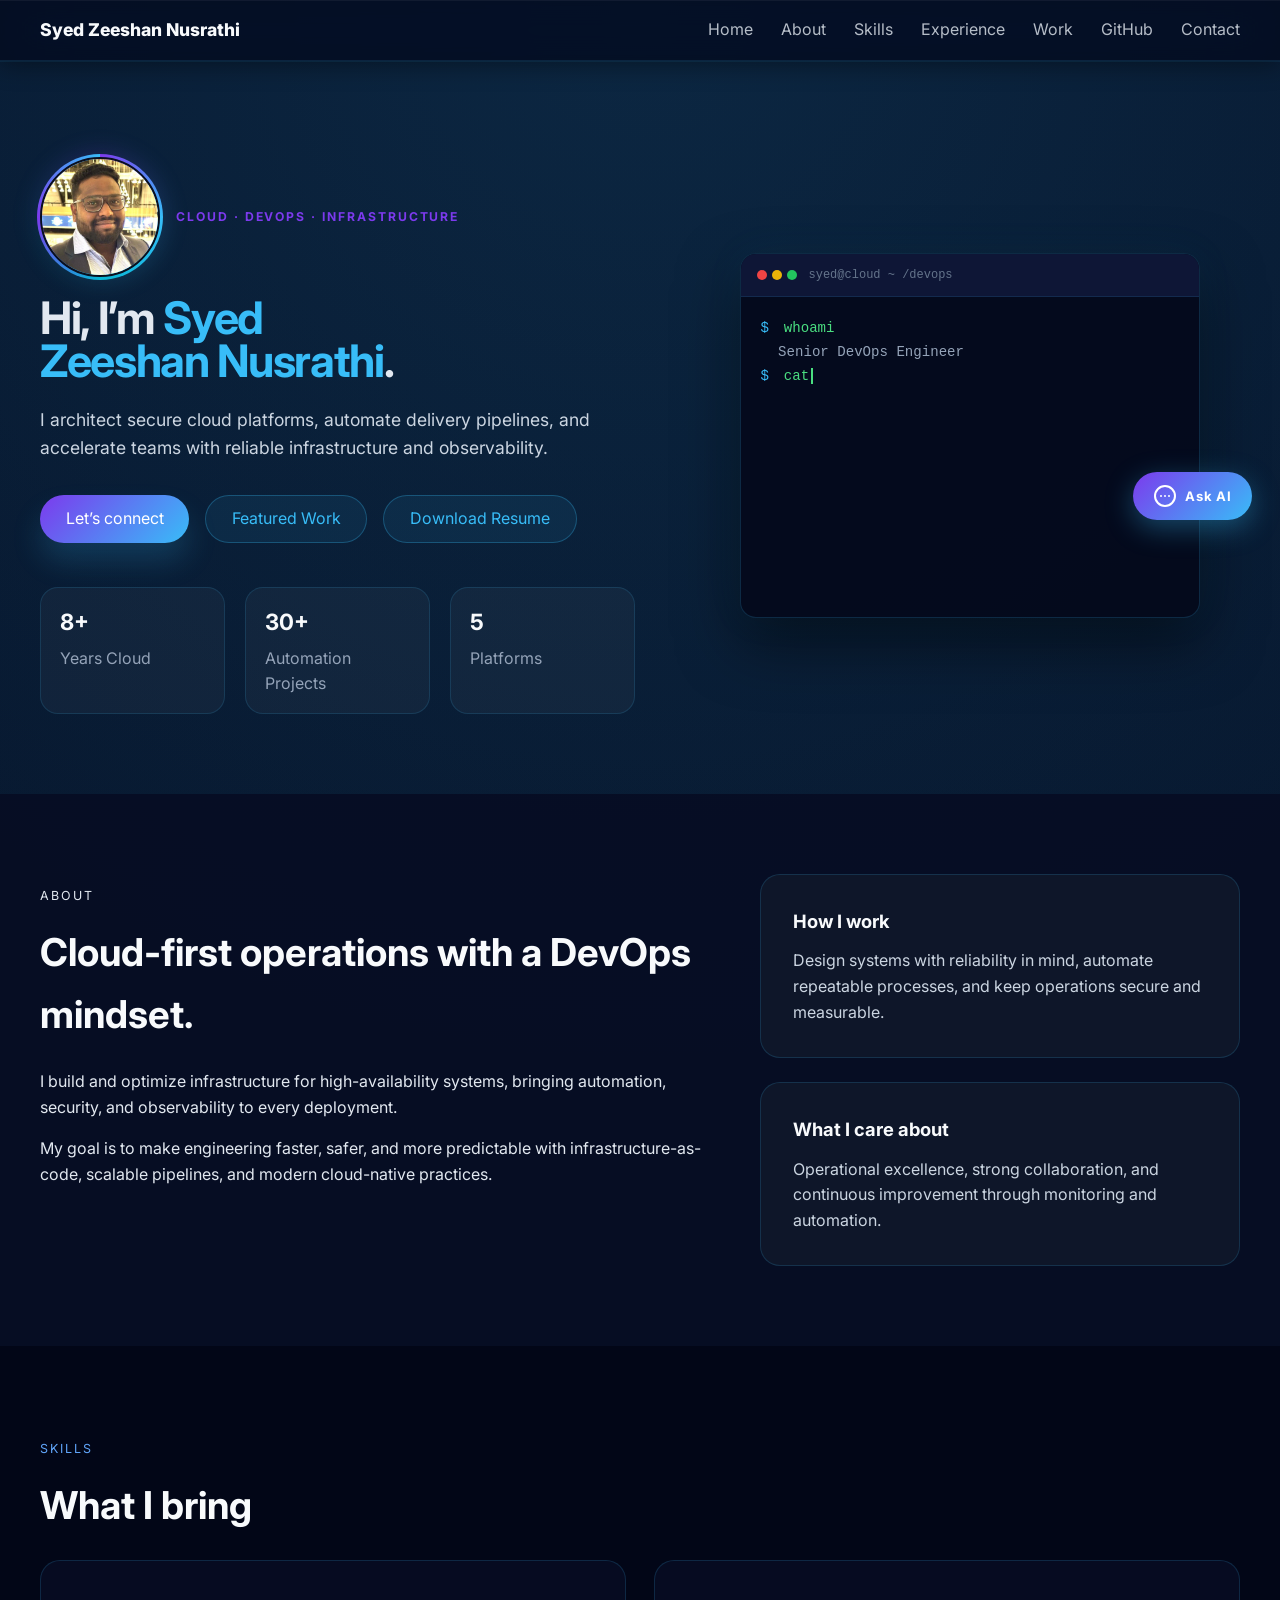
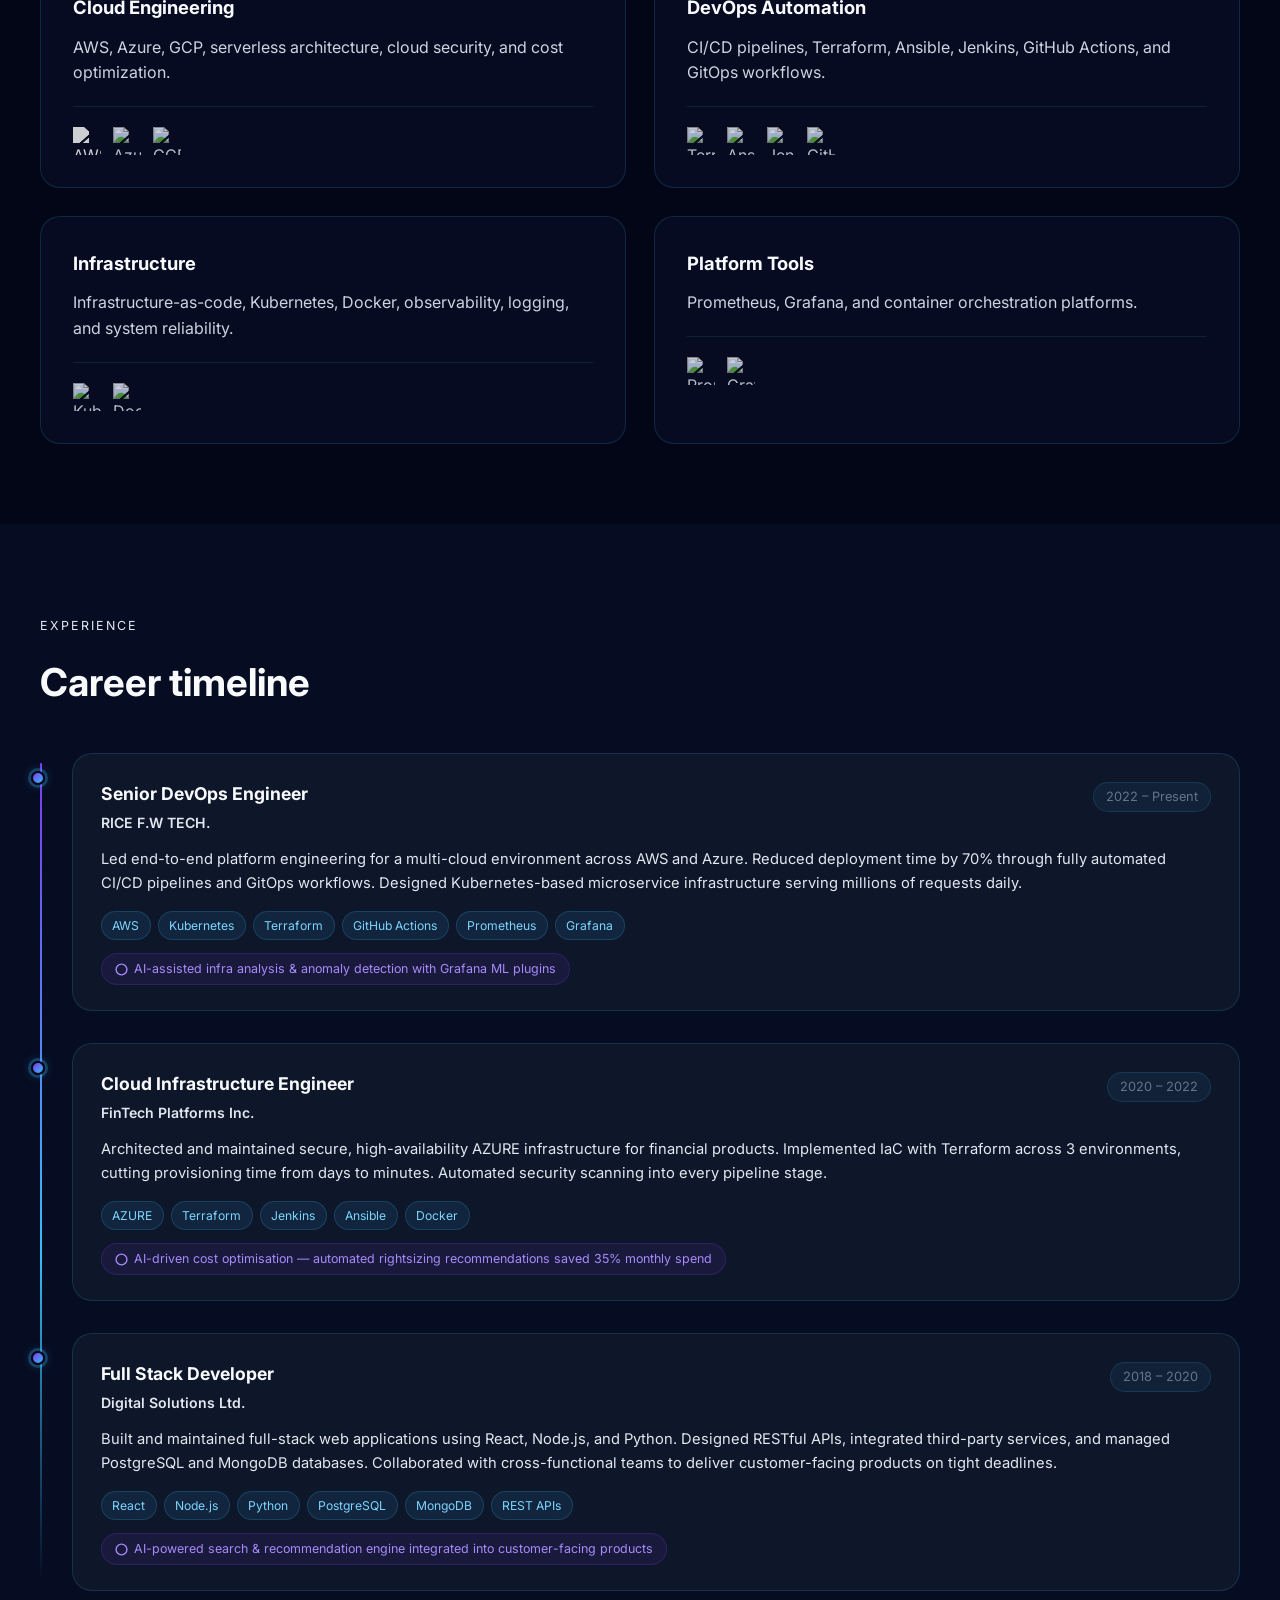
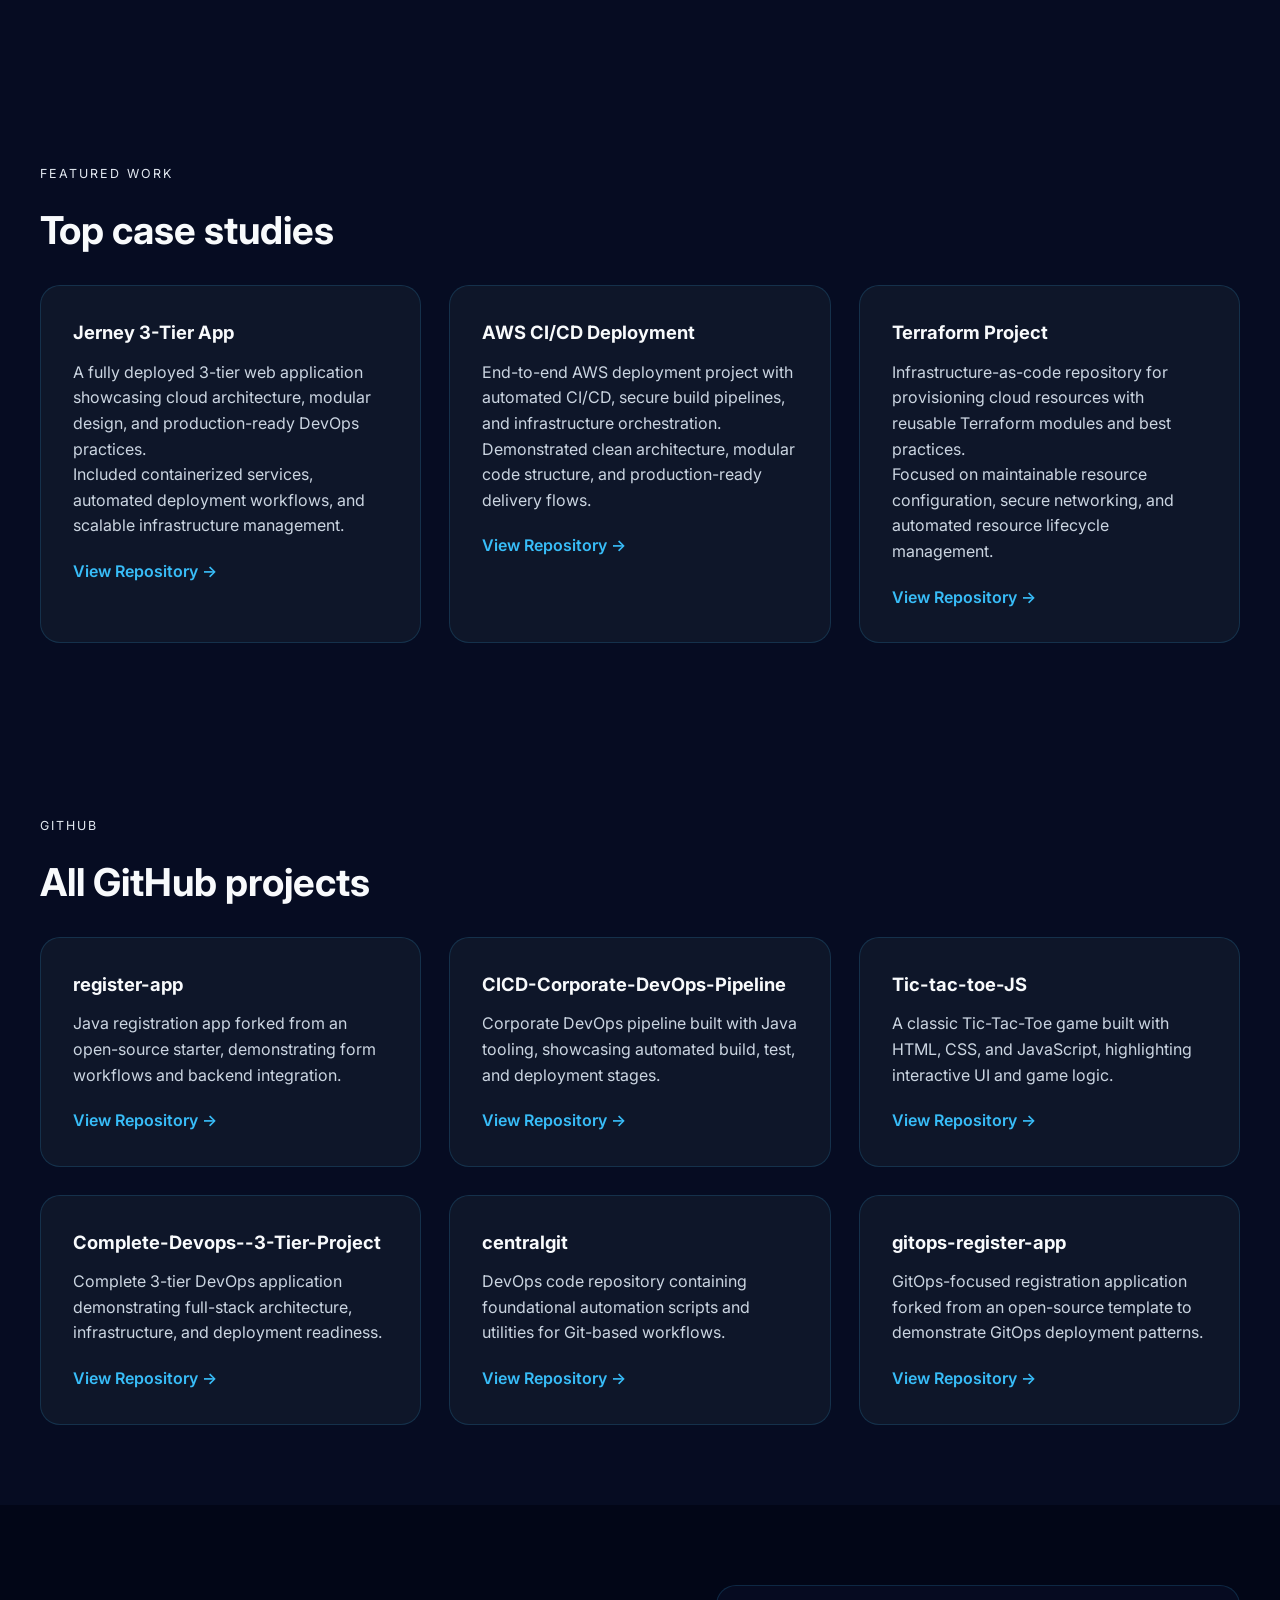
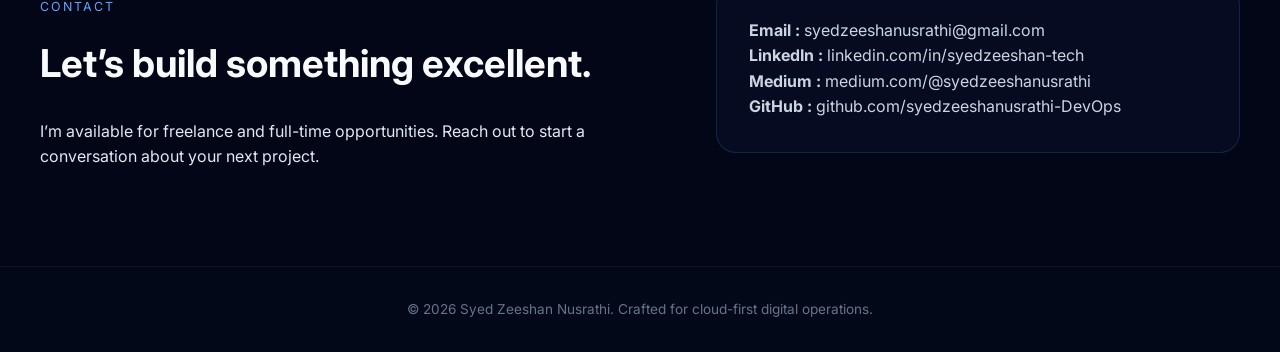
==== commit 1a95217e: "Updated portfolio files and added images" ====
--- a/index.html
+++ b/index.html
@@ -35,9 +35,13 @@
     <section class="hero" id="home">
       <div class="container hero-grid">
         <div class="hero-copy">
-          <div class="hero-avatar">SZ</div>
-          <p class="eyebrow">Cloud · DevOps · Infrastructure</p>
-          <h1>Hi, I’m <span>Syed Zeeshan Nusrathi</span>.</h1>
+          <div class="hero-intro-row">
+            <div class="hero-profile-avatar">
+              <img src="images/1754924999518.jpg" alt="Syed Zeeshan Nusrathi" />
+            </div>
+            <p class="eyebrow">Cloud · DevOps · Infrastructure</p>
+          </div>
+          <h1>Hi, I’m <span>Syed<br><span style="white-space:nowrap">Zeeshan Nusrathi</span></span>.</h1>
           <p class="hero-text">I architect secure cloud platforms, automate delivery pipelines, and accelerate teams with reliable infrastructure and observability.</p>
           <div class="hero-actions">
             <a class="button primary" href="#contact">Let’s connect</a>
@@ -60,17 +64,14 @@
           </div>
         </div>
         <div class="hero-panel">
-          <div class="hero-card-inner">
-            <p class="hero-card-title">Featured</p>
-            <h2>Platform engineering for modern teams.</h2>
-            <p>From Terraform provisioning to Kubernetes orchestration, I deliver resilient systems that are secure, repeatable, and production-ready.</p>
-            <div class="hero-card-tags">
-              <span>AWS</span>
-              <span>Azure</span>
-              <span>GCP</span>
-              <span>Kubernetes</span>
-              <span>Terraform</span>
-            </div>
+          <div class="hero-terminal">
+            <div class="terminal-header">
+              <div class="terminal-dots">
+                <span></span><span></span><span></span>
+              </div>
+              <span class="terminal-title">syed@cloud ~ /devops</span>
+            </div>
+            <div class="terminal-body" id="terminal-body"></div>
           </div>
         </div>
       </div>
--- a/styles.css
+++ b/styles.css
@@ -34,7 +34,7 @@
 }
 
 .container {
-  width: min(1120px, calc(100% - 2rem));
+  width: min(1200px, calc(100% - 4rem));
   margin: 0 auto;
 }
 
@@ -111,13 +111,13 @@
 }
 
 .hero {
-  padding: 5.5rem 0 4rem;
+  padding: 6rem 0 5rem;
 }
 
 .hero-grid {
   display: grid;
-  grid-template-columns: minmax(0, 1.2fr) minmax(320px, 0.8fr);
-  gap: 2rem;
+  grid-template-columns: 1.1fr 1fr;
+  gap: 4rem;
   align-items: center;
 }
 
@@ -135,7 +135,7 @@
 
 .hero h1 {
   margin: 0;
-  font-size: clamp(3rem, 4vw, 5rem);
+  font-size: clamp(2.5rem, 3.5vw, 4.2rem);
   line-height: 0.95;
   letter-spacing: -0.03em;
   opacity: 0;
@@ -182,8 +182,8 @@
 .hero-meta {
   display: grid;
   grid-template-columns: repeat(3, minmax(0, 1fr));
-  gap: 1rem;
-  margin-top: 2.25rem;
+  gap: 1.25rem;
+  margin-top: 2.75rem;
 }
 
 .hero-meta-item {
@@ -209,8 +209,7 @@
 }
 
 .hero-copy,
-.hero-panel,
-.hero-card-inner {
+.hero-panel {
   opacity: 0;
   transform: translateY(24px);
   transition: opacity 0.8s ease, transform 0.8s ease;
@@ -218,7 +217,6 @@
 
 body.loaded .hero-copy,
 body.loaded .hero-panel,
-body.loaded .hero-card-inner,
 body.loaded .hero-meta-item {
   opacity: 1;
   transform: translateY(0);
@@ -242,10 +240,6 @@
 
 .hero-panel {
   transition-delay: 0.15s;
-}
-
-.hero-card-inner {
-  transition-delay: 0.2s;
 }
 
 .hero-meta-item:nth-child(1) {
@@ -288,84 +282,17 @@
   background: rgba(56, 189, 248, 0.08);
 }
 
-.hero-card {
-  position: relative;
-}
-
 .hero-panel {
-  display: grid;
-  align-items: center;
-}
-
-.hero-card-inner {
-  background: rgba(7, 13, 35, 0.96);
-  border: 1px solid rgba(56, 189, 248, 0.24);
-  border-radius: 28px;
-  padding: 2.25rem;
-  box-shadow: 0 32px 80px rgba(15, 23, 42, 0.35);
-  animation: float-card 5s ease-in-out infinite;
-}
-
-.hero-card-title {
-  margin: 0 0 1rem;
-  color: #38bdf8;
-  font-size: 0.88rem;
-  font-weight: 700;
-  letter-spacing: 0.12em;
-  text-transform: uppercase;
-}
-
-.hero-card h2 {
-  margin: 0 0 1rem;
-  font-size: 1.95rem;
-  line-height: 1.1;
-}
-
-.hero-card p {
-  margin: 0 0 1.75rem;
-  color: #cbd5e1;
-  font-size: 1rem;
-}
-
-.hero-card-tags {
-  display: flex;
-  flex-wrap: wrap;
-  gap: 0.75rem;
-  margin: 1.5rem 0 0.75rem;
-}
-
-.hero-card-tags span {
-  display: inline-flex;
+  display: flex;
+  flex-direction: column;
   align-items: center;
   justify-content: center;
-  padding: 0.45rem 0.9rem;
-  border-radius: 999px;
-  background: rgba(56, 189, 248, 0.16);
-  color: #38bdf8;
-  font-size: 0.85rem;
-  letter-spacing: 0.02em;
-}
-
-.hero-card-stats {
-  display: grid;
-  grid-template-columns: repeat(2, minmax(0, 1fr));
-  gap: 1rem;
-}
-
-.hero-card-stats strong {
-  display: block;
-  font-size: 1.5rem;
-  color: #f8fafc;
-}
-
-.hero-card-stats span {
-  display: block;
-  color: #94a3b8;
-}
+}
+
 
 .section-light,
 .section-dark {
-  padding: 4.5rem 0;
+  padding: 5rem 0;
 }
 
 .section-light {
@@ -380,7 +307,7 @@
 .section-grid {
   display: grid;
   grid-template-columns: 1.4fr 1fr;
-  gap: 2rem;
+  gap: 3rem;
 }
 
 .section-label {
@@ -416,28 +343,184 @@
 
 .skills-grid {
   grid-template-columns: repeat(2, 1fr);
+  gap: 1.75rem;
 }
 
 .projects-grid {
-  grid-template-columns: repeat(auto-fill, minmax(280px, 1fr));
-}
-
-/* Hero avatar */
-.hero-avatar {
-  width: 80px;
-  height: 80px;
+  grid-template-columns: repeat(auto-fill, minmax(320px, 1fr));
+  gap: 1.75rem;
+}
+
+/* ── Hero Profile Avatar ──────────────────────────────────── */
+.hero-intro-row {
+  display: flex;
+  align-items: center;
+  gap: 1rem;
+  margin-bottom: 1.25rem;
+}
+
+.hero-intro-row .eyebrow {
+  margin: 0;
+}
+
+.hero-profile-avatar {
+  position: relative;
+  width: 120px;
+  height: 120px;
   border-radius: 50%;
-  background: linear-gradient(135deg, #7c3aed, #38bdf8);
-  display: flex;
-  align-items: center;
-  justify-content: center;
-  font-size: 1.4rem;
-  font-weight: 800;
-  color: #fff;
-  letter-spacing: 0.04em;
-  margin-bottom: 1.5rem;
-  box-shadow: 0 0 0 4px rgba(56, 189, 248, 0.15), 0 8px 24px rgba(56, 189, 248, 0.2);
-}
+  flex-shrink: 0;
+}
+
+.hero-profile-avatar::before {
+  content: '';
+  position: absolute;
+  inset: -3px;
+  border-radius: 50%;
+  background: conic-gradient(
+    from 0deg,
+    #7c3aed,
+    #38bdf8,
+    #06b6d4,
+    #7c3aed,
+    #38bdf8
+  );
+  animation: avatar-ring-spin 4s linear infinite;
+}
+
+.hero-profile-avatar::after {
+  content: '';
+  position: absolute;
+  inset: -8px;
+  border-radius: 50%;
+  background: conic-gradient(
+    from 0deg,
+    rgba(124, 58, 237, 0.15),
+    rgba(56, 189, 248, 0.15),
+    rgba(6, 182, 212, 0.1),
+    rgba(124, 58, 237, 0.15)
+  );
+  filter: blur(10px);
+  animation: avatar-ring-spin 4s linear infinite;
+  z-index: -1;
+}
+
+@keyframes avatar-ring-spin {
+  to { transform: rotate(360deg); }
+}
+
+.hero-profile-avatar img {
+  position: relative;
+  width: 100%;
+  height: 100%;
+  border-radius: 50%;
+  object-fit: cover;
+  border: 2px solid #0a0f1e;
+  z-index: 1;
+}
+
+/* ── Hero Terminal ─────────────────────────────────────────── */
+.hero-terminal {
+  width: 100%;
+  max-width: 460px;
+  border-radius: 16px;
+  background: rgba(5, 10, 28, 0.95);
+  border: 1px solid rgba(56, 189, 248, 0.18);
+  box-shadow:
+    0 24px 60px rgba(0, 0, 0, 0.5),
+    0 0 40px rgba(56, 189, 248, 0.06);
+  overflow: hidden;
+  animation: terminal-float 4s ease-in-out infinite;
+  font-family: 'Courier New', Consolas, monospace;
+  font-size: 0.88rem;
+  line-height: 1.7;
+}
+
+.terminal-header {
+  display: flex;
+  align-items: center;
+  gap: 0.75rem;
+  padding: 0.7rem 1rem;
+  background: rgba(15, 23, 55, 0.98);
+  border-bottom: 1px solid rgba(56, 189, 248, 0.12);
+}
+
+.terminal-dots {
+  display: flex;
+  gap: 5px;
+  flex-shrink: 0;
+}
+
+.terminal-dots span {
+  width: 10px;
+  height: 10px;
+  border-radius: 50%;
+}
+
+.terminal-dots span:nth-child(1) { background: #ef4444; }
+.terminal-dots span:nth-child(2) { background: #eab308; }
+.terminal-dots span:nth-child(3) { background: #22c55e; }
+
+.terminal-title {
+  color: #64748b;
+  font-size: 0.75rem;
+}
+
+.terminal-body {
+  padding: 1.25rem 1.25rem 1.5rem;
+  min-height: 320px;
+  max-height: 360px;
+  overflow-y: auto;
+  scrollbar-width: thin;
+  scrollbar-color: rgba(56, 189, 248, 0.15) transparent;
+  transition: opacity 0.5s ease;
+}
+
+.terminal-body::-webkit-scrollbar { width: 3px; }
+.terminal-body::-webkit-scrollbar-thumb {
+  background: rgba(56, 189, 248, 0.15);
+  border-radius: 999px;
+}
+
+.terminal-line {
+  white-space: nowrap;
+}
+
+.t-prompt {
+  color: #38bdf8;
+  margin-right: 0.4rem;
+  user-select: none;
+}
+
+.t-cmd {
+  color: #4ade80;
+}
+
+.t-output {
+  color: #94a3b8;
+  padding-left: 1.1rem;
+}
+
+.active-line {
+  margin-top: 0.25rem;
+}
+
+.terminal-typing {
+  border-right: 2px solid #4ade80;
+  padding-right: 2px;
+  animation: blink-cursor 0.8s steps(1) infinite;
+}
+
+@keyframes blink-cursor {
+  0%, 100% { border-color: #4ade80; }
+  50% { border-color: transparent; }
+}
+
+@keyframes terminal-float {
+  0%, 100% { transform: translateY(0); }
+  50% { transform: translateY(-12px); }
+}
+
+/* ── end Hero Terminal ────────────────────────────────────── */
 
 /* Skill icons */
 .skill-icons {
@@ -465,10 +548,10 @@
 .skill-card,
 .project-card,
 .contact-card {
-  padding: 1.75rem;
+  padding: 2rem;
   background: rgba(15, 23, 42, 0.96);
   border: 1px solid rgba(56, 189, 248, 0.16);
-  border-radius: 22px;
+  border-radius: 20px;
 }
 
 .section-dark .info-card,
@@ -550,6 +633,30 @@
   color: #38bdf8;
 }
 
+/* Contact grid */
+.contact-grid {
+  display: grid;
+  grid-template-columns: 1.2fr 1fr;
+  gap: 3rem;
+  align-items: start;
+}
+
+/* Footer */
+.site-footer {
+  padding: 2rem 0;
+  border-top: 1px solid rgba(56, 189, 248, 0.08);
+}
+
+.footer-inner {
+  text-align: center;
+}
+
+.footer-inner p {
+  margin: 0;
+  color: #64748b;
+  font-size: 0.85rem;
+}
+
 @keyframes backgroundMove {
   0%, 100% {
     background-position: center top;
@@ -559,29 +666,11 @@
   }
 }
 
-@keyframes float-card {
-  0%, 100% {
-    transform: translateY(0);
-  }
-  50% {
-    transform: translateY(-10px);
-  }
-}
-
-@keyframes pulse-tag {
-  0%, 100% {
-    transform: translateY(0) scale(1);
-  }
-  50% {
-    transform: translateY(-2px) scale(1.02);
-  }
-}
-
-.hero-card-tags span {
-  animation: pulse-tag 10s ease-in-out infinite;
-}
-
 @media (max-width: 980px) {
+  .container {
+    width: min(1200px, calc(100% - 3rem));
+  }
+
   .hero-grid,
   .section-grid,
   .skills-grid,
@@ -590,10 +679,46 @@
   }
 
   .hero {
-    padding-top: 3.5rem;
+    padding: 3.5rem 0 3rem;
+  }
+
+  .hero-grid {
+    text-align: center;
+    gap: 2.5rem;
+  }
+
+  .hero-panel {
+    order: -1;
+  }
+
+  .hero-intro-row {
+    justify-content: center;
+  }
+
+  .hero-actions {
+    justify-content: center;
   }
 
   .hero-meta {
+    grid-template-columns: repeat(3, 1fr);
+  }
+
+  .hero-terminal {
+    max-width: 100%;
+    font-size: 0.82rem;
+  }
+}
+
+@media (max-width: 680px) {
+  .hero-terminal {
+    font-size: 0.75rem;
+  }
+
+  .hero-meta {
+    grid-template-columns: 1fr;
+  }
+
+  .skills-grid {
     grid-template-columns: 1fr;
   }
 }
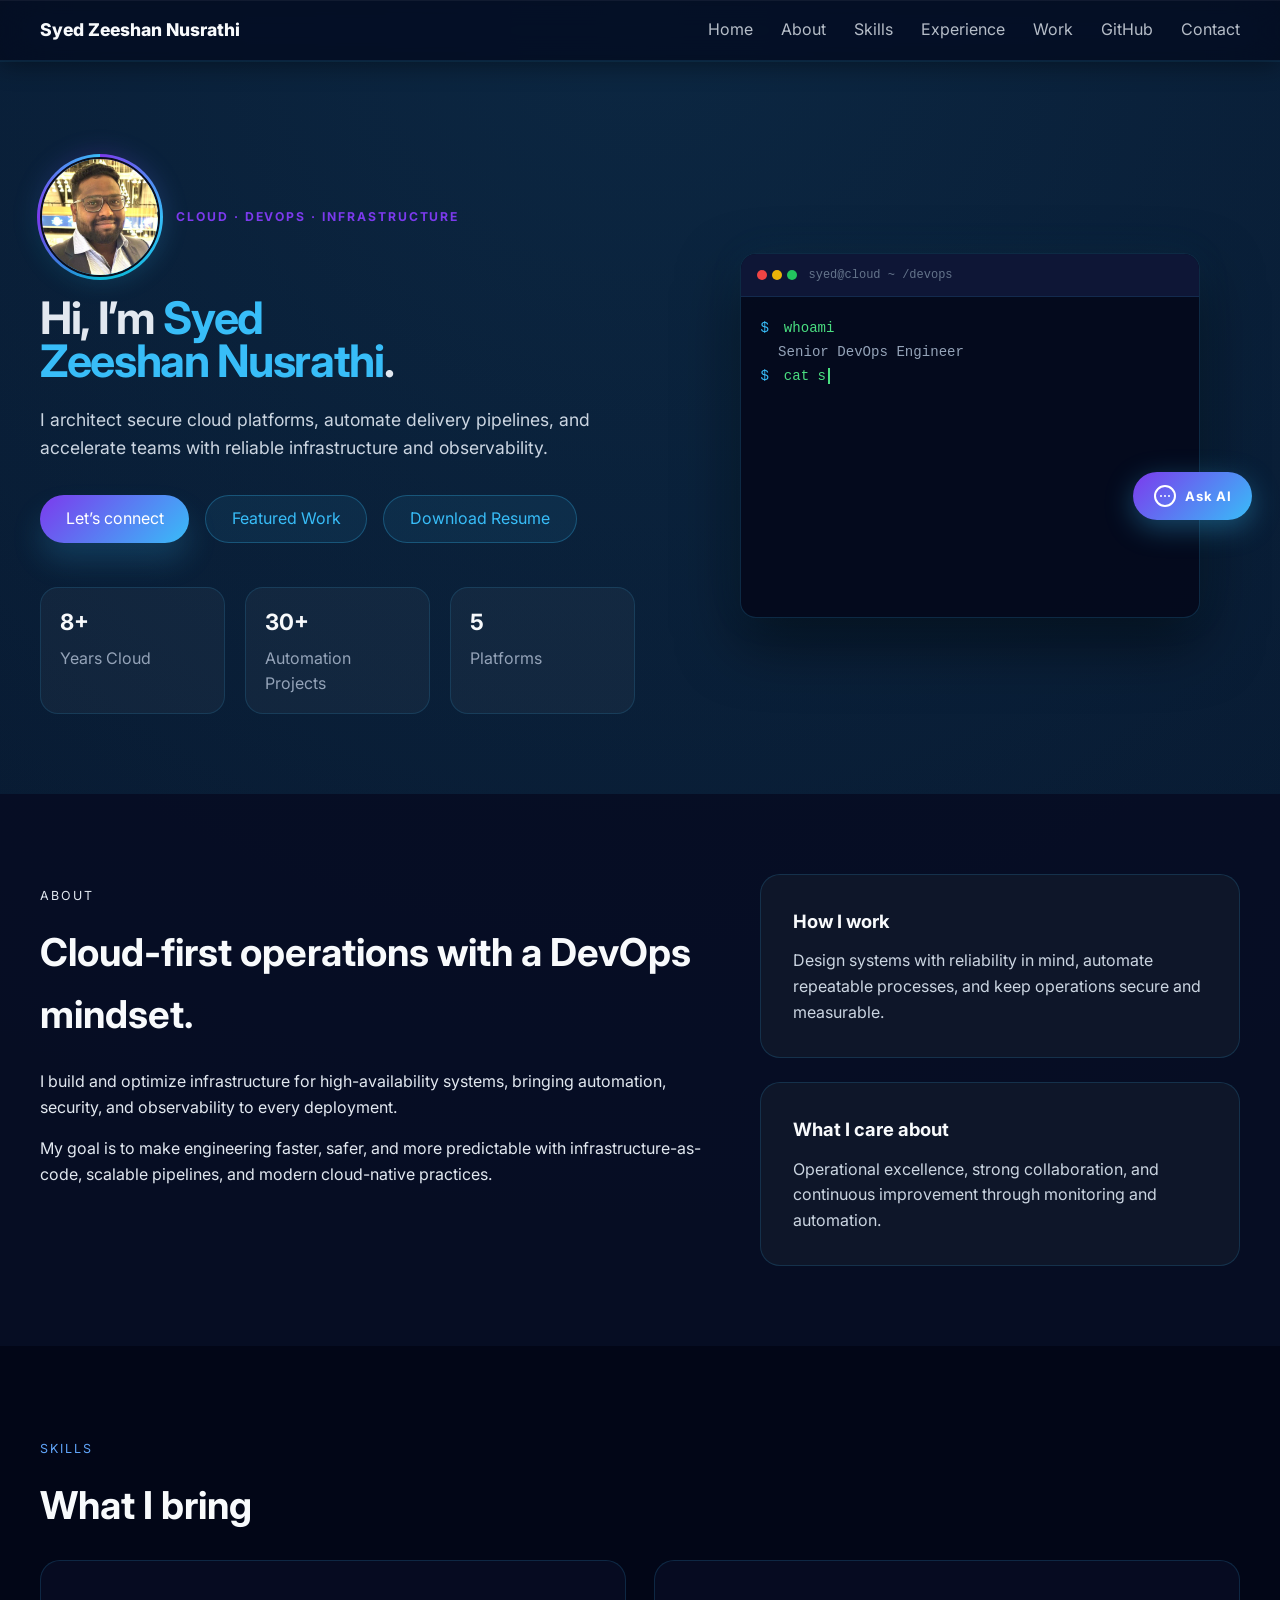
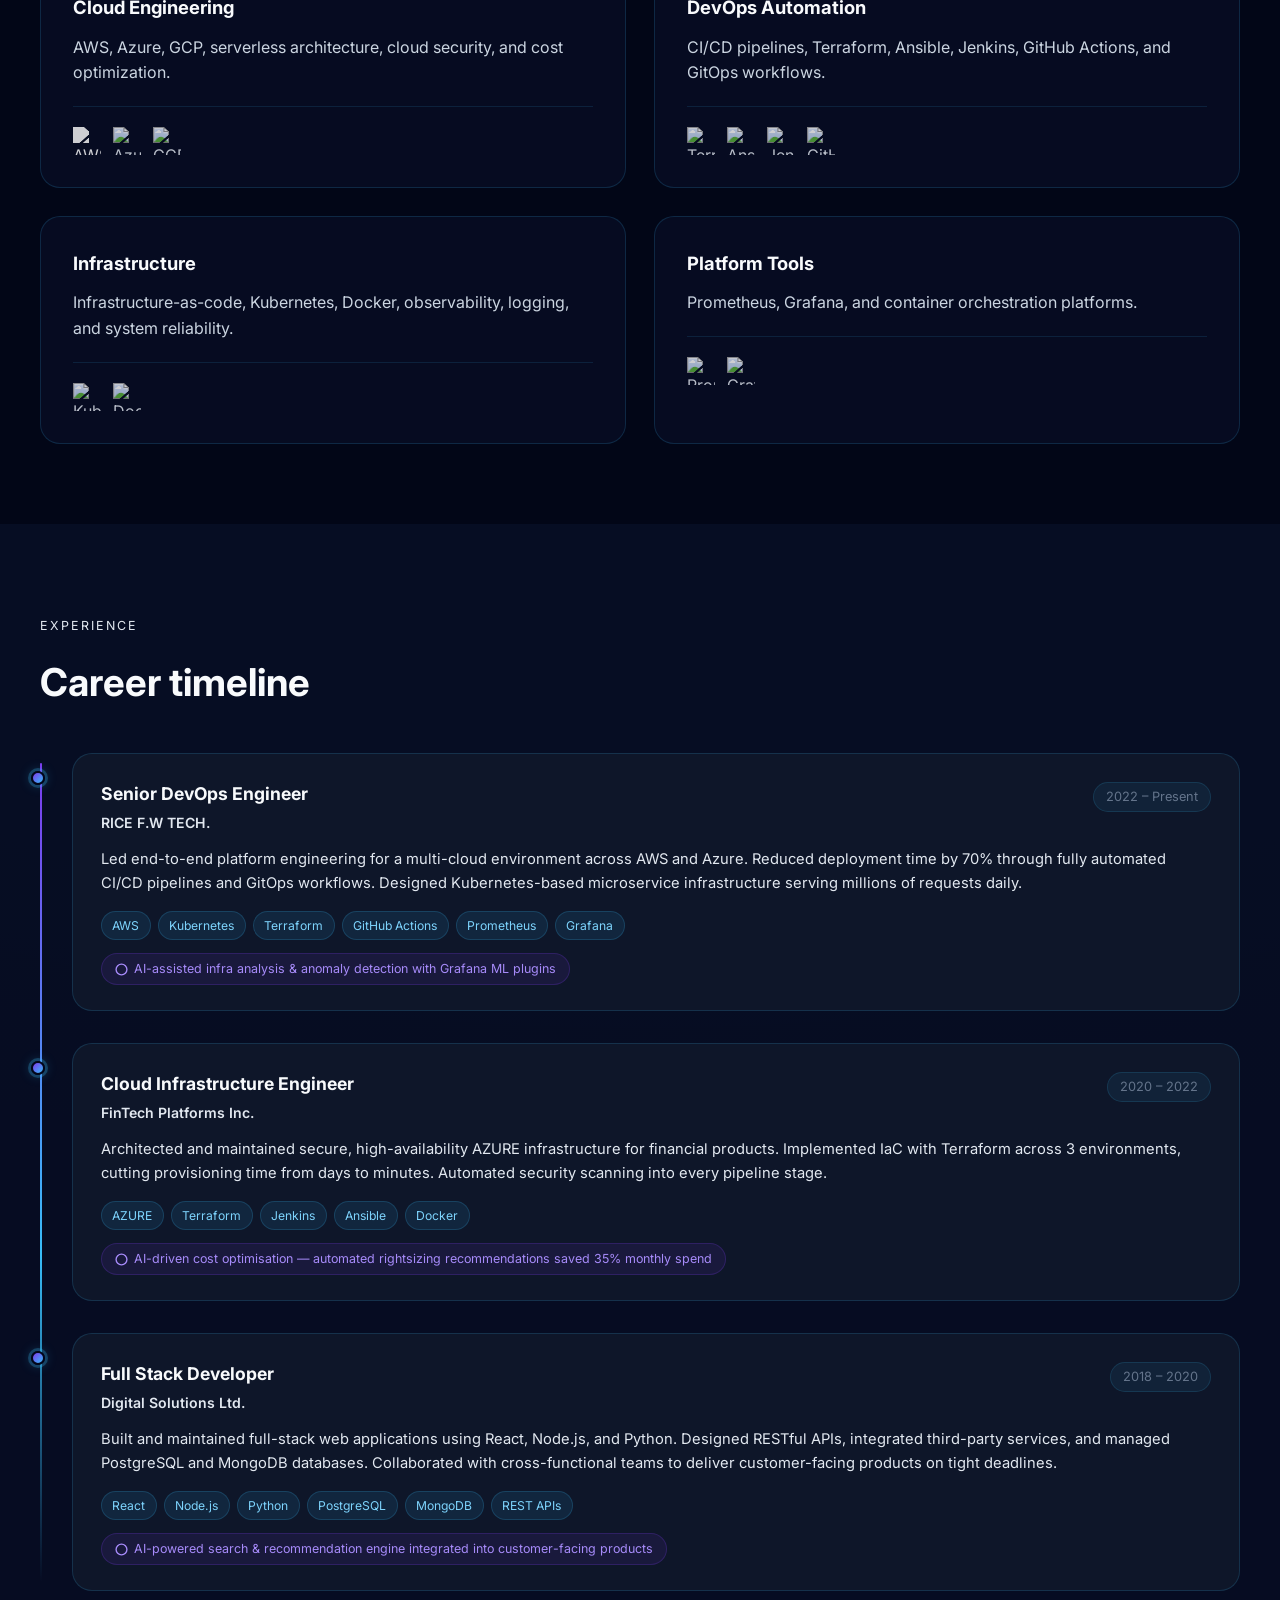
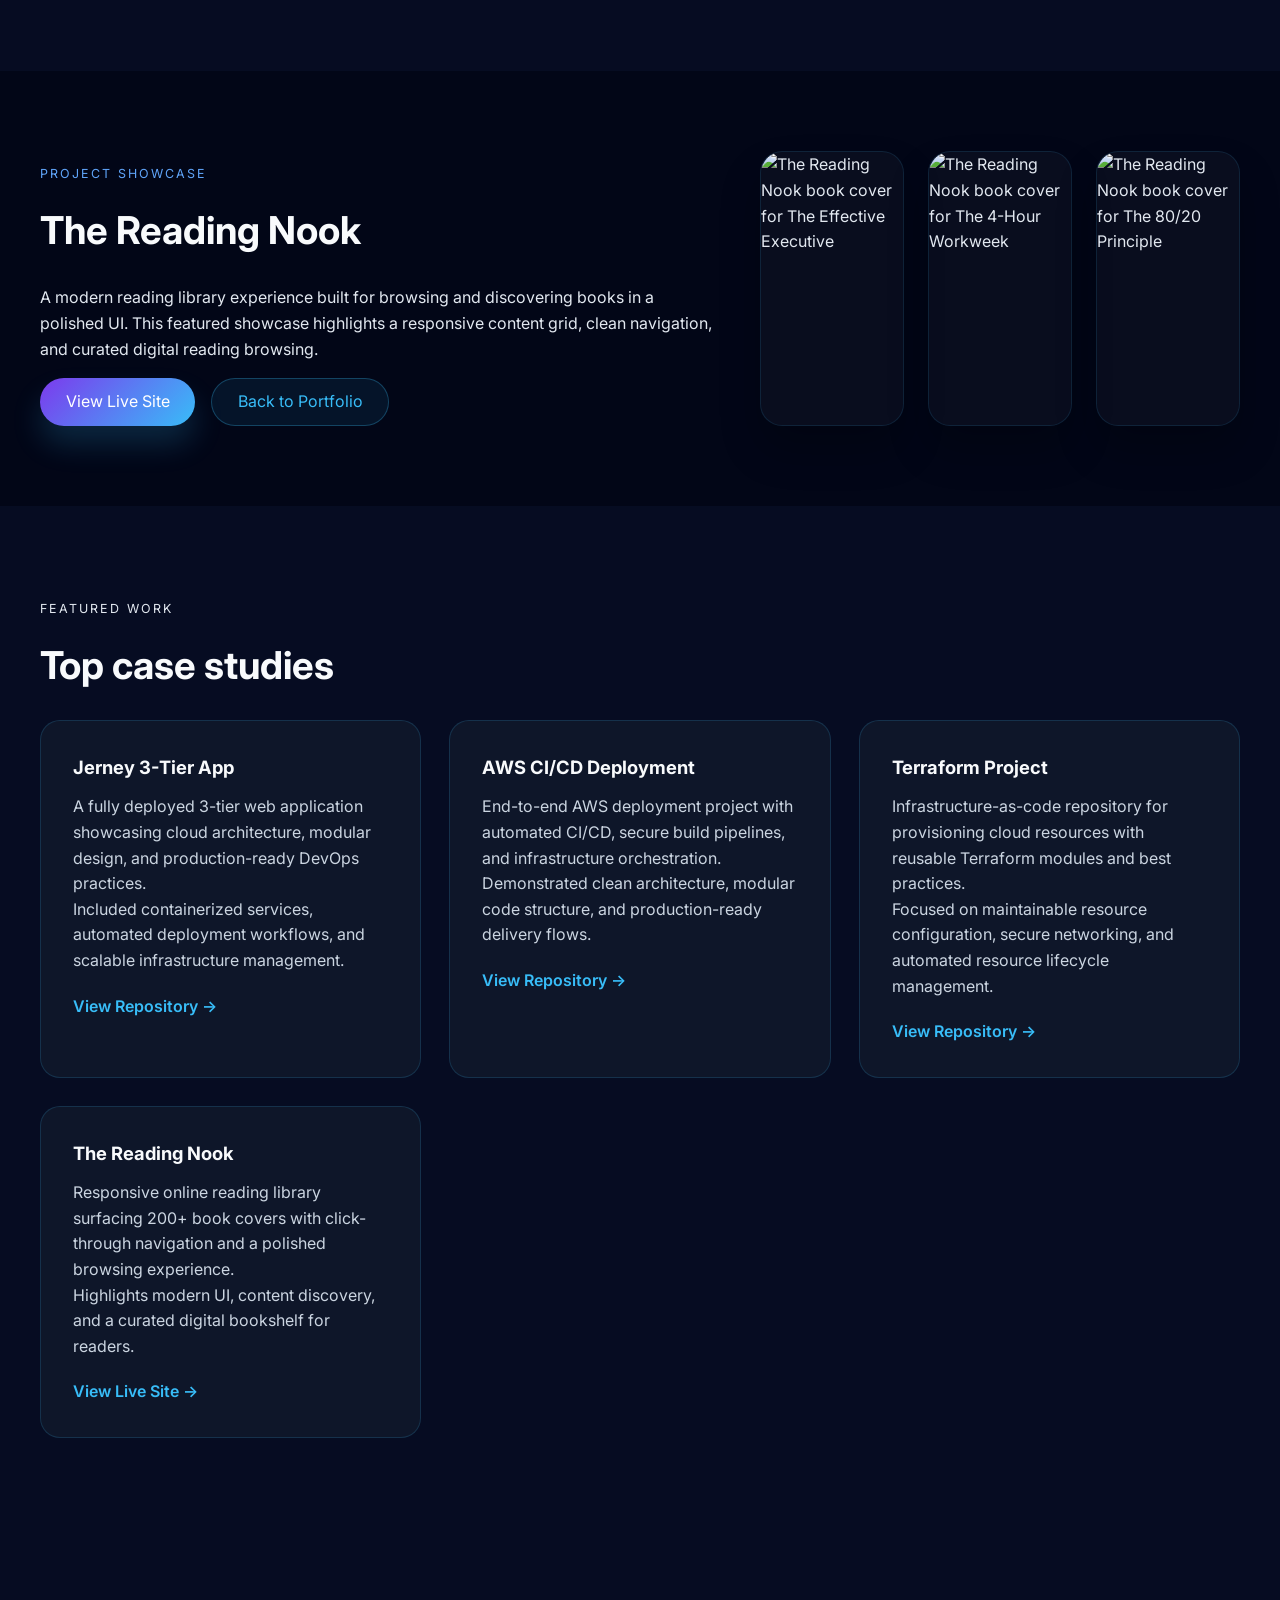
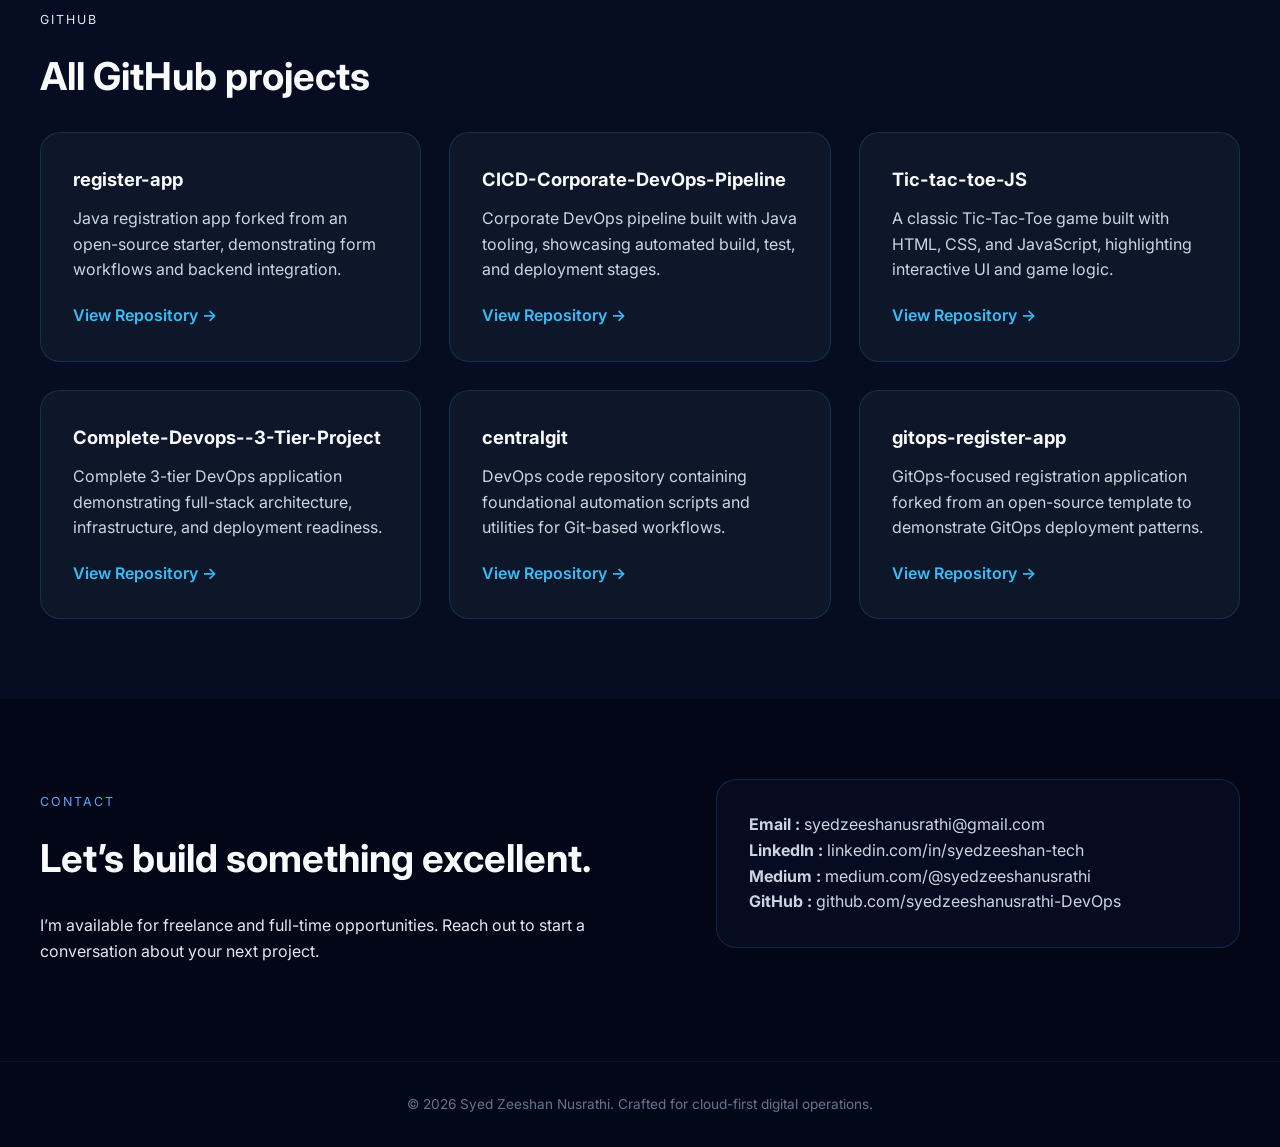
==== commit 04ccd18d: "Update code" ====
--- a/index.html
+++ b/index.html
@@ -215,6 +215,31 @@
       </div>
     </section>
 
+    <section class="section-dark" id="reading-nook">
+      <div class="container section-grid">
+        <div>
+          <p class="section-label light">Project Showcase</p>
+          <h2 class="light">The Reading Nook</h2>
+          <p class="light">A modern reading library experience built for browsing and discovering books in a polished UI. This featured showcase highlights a responsive content grid, clean navigation, and curated digital reading browsing.</p>
+          <div class="hero-actions">
+            <a class="button primary" href="https://the-readingnook.netlify.app/" target="_blank" rel="noreferrer">View Live Site</a>
+            <a class="button secondary" href="#work">Back to Portfolio</a>
+          </div>
+        </div>
+        <div class="project-preview-grid">
+          <article class="project-preview-card">
+            <img src="https://drive.google.com/thumbnail?id=1A-n9NR4hbgWIAP2RcvuXJqFrzuLS3eyy&sz=w400" alt="The Reading Nook book cover for The Effective Executive" />
+          </article>
+          <article class="project-preview-card">
+            <img src="https://drive.google.com/thumbnail?id=1WpXyBd9C-P-PTe1yH2rCK1eUOrt7W_fL&sz=w400" alt="The Reading Nook book cover for The 4-Hour Workweek" />
+          </article>
+          <article class="project-preview-card">
+            <img src="https://covers.openlibrary.org/b/id/8867962-L.jpg" alt="The Reading Nook book cover for The 80/20 Principle" />
+          </article>
+        </div>
+      </div>
+    </section>
+
     <section class="section-light" id="work">
       <div class="container">
         <p class="section-label">Featured Work</p>
@@ -237,6 +262,12 @@
             <p>Infrastructure-as-code repository for provisioning cloud resources with reusable Terraform modules and best practices.</p>
             <p>Focused on maintainable resource configuration, secure networking, and automated resource lifecycle management.</p>
             <a class="project-link" href="https://github.com/syedzeeshanusrathi-DevOps/Terraform-project" target="_blank" rel="noreferrer">View Repository →</a>
+          </article>
+          <article class="project-card">
+            <h3>The Reading Nook</h3>
+            <p>Responsive online reading library surfacing 200+ book covers with click-through navigation and a polished browsing experience.</p>
+            <p>Highlights modern UI, content discovery, and a curated digital bookshelf for readers.</p>
+            <a class="project-link" href="https://the-readingnook.netlify.app/" target="_blank" rel="noreferrer">View Live Site →</a>
           </article>
         </div>
       </div>
--- a/styles.css
+++ b/styles.css
@@ -349,6 +349,43 @@
 .projects-grid {
   grid-template-columns: repeat(auto-fill, minmax(320px, 1fr));
   gap: 1.75rem;
+}
+
+.project-preview-grid {
+  display: grid;
+  grid-template-columns: repeat(3, minmax(0, 1fr));
+  gap: 1.5rem;
+}
+
+.project-preview-card {
+  overflow: hidden;
+  border-radius: 22px;
+  border: 1px solid rgba(56, 189, 248, 0.12);
+  background: rgba(255, 255, 255, 0.03);
+  box-shadow: 0 24px 40px rgba(0, 0, 0, 0.22);
+}
+
+.project-preview-card img {
+  width: 100%;
+  height: auto;
+  display: block;
+  object-fit: cover;
+}
+
+@media (max-width: 900px) {
+  .project-preview-grid {
+    grid-template-columns: repeat(2, minmax(0, 1fr));
+  }
+}
+
+@media (max-width: 640px) {
+  .section-grid {
+    grid-template-columns: 1fr;
+  }
+
+  .project-preview-grid {
+    grid-template-columns: 1fr;
+  }
 }
 
 /* ── Hero Profile Avatar ──────────────────────────────────── */
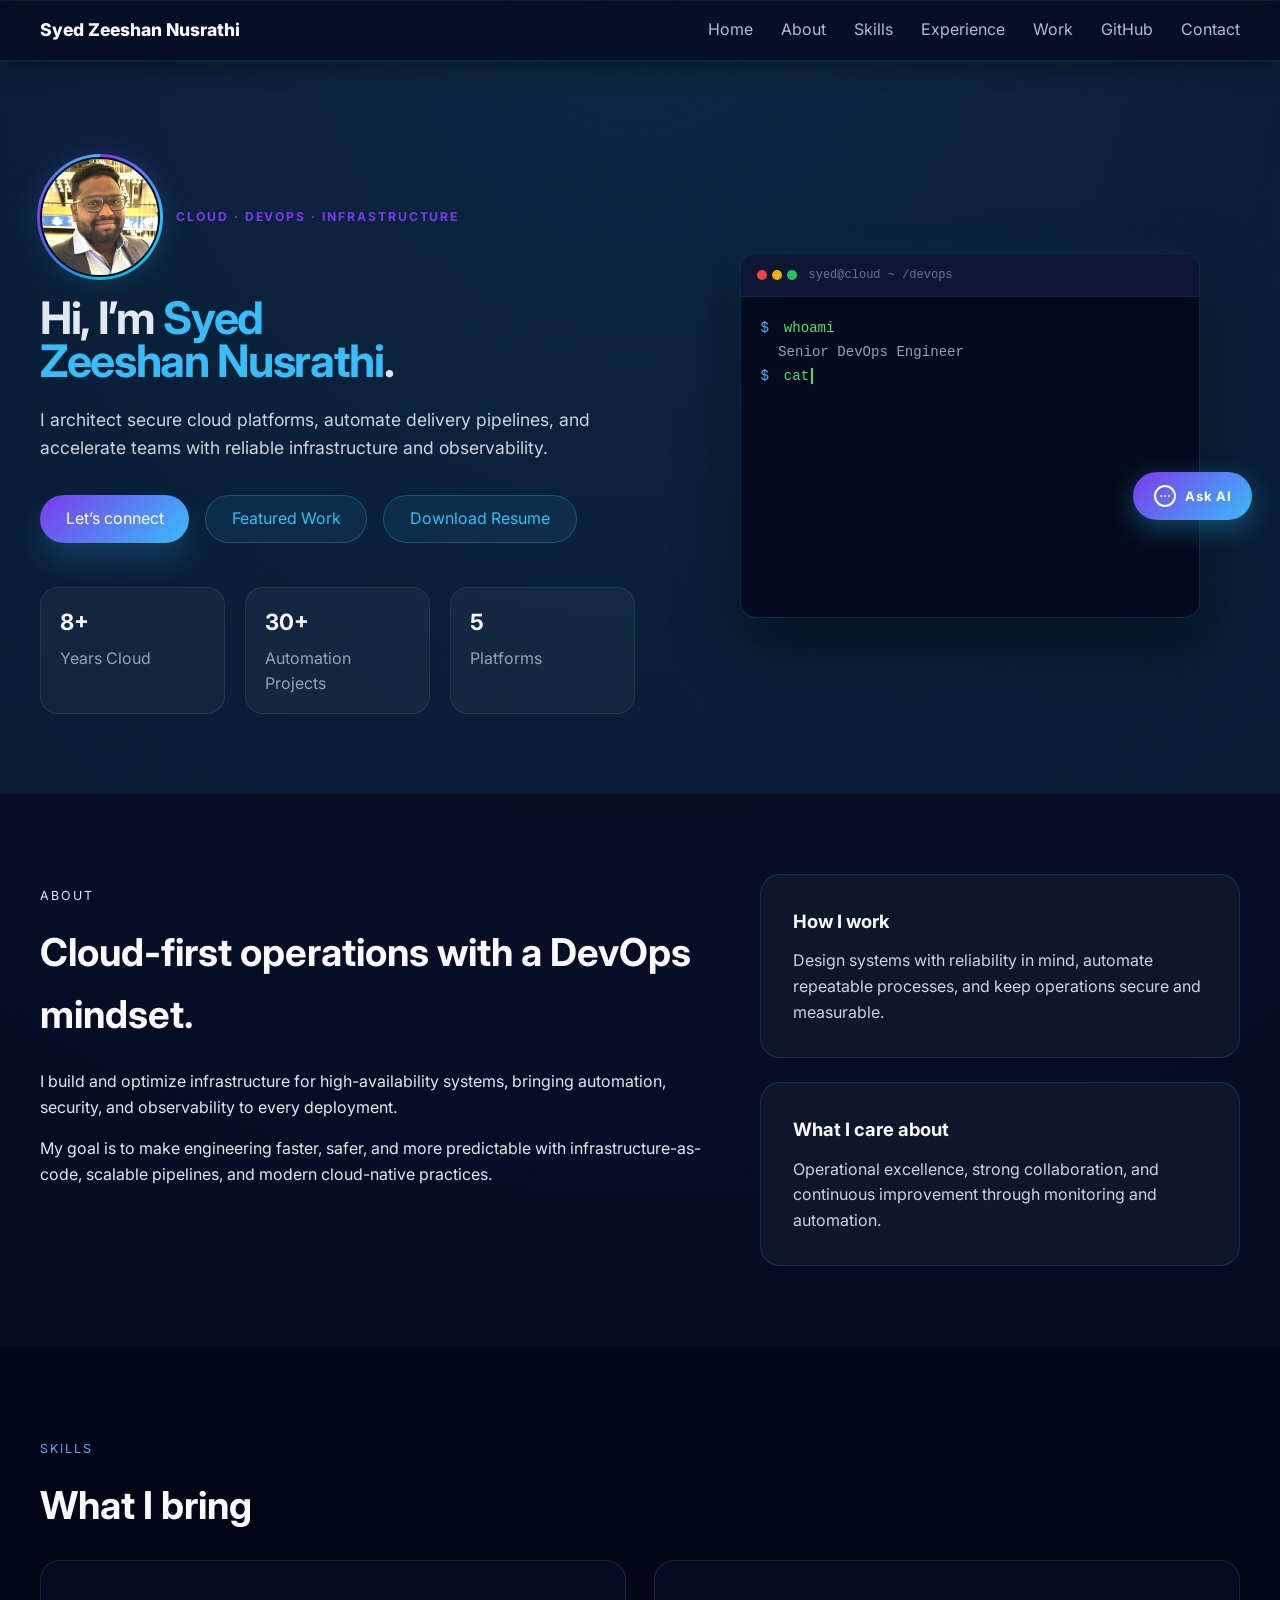
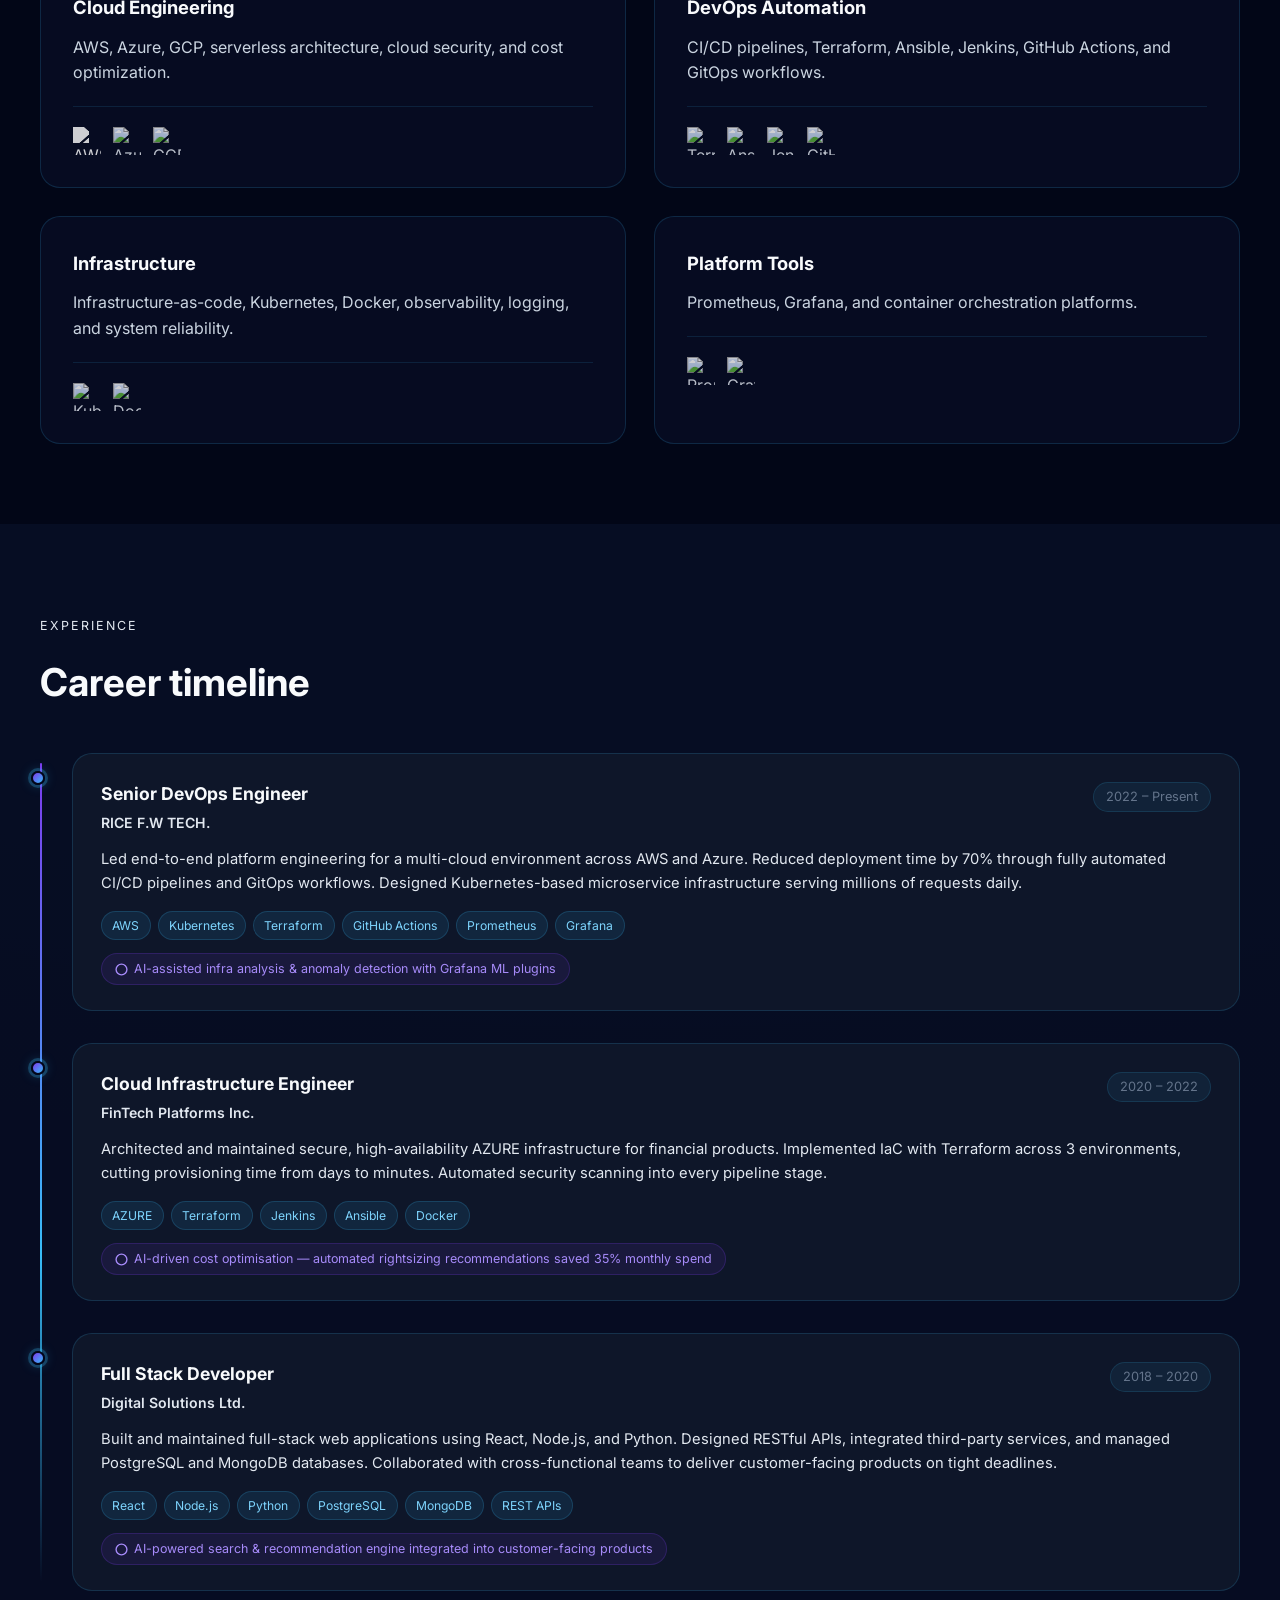
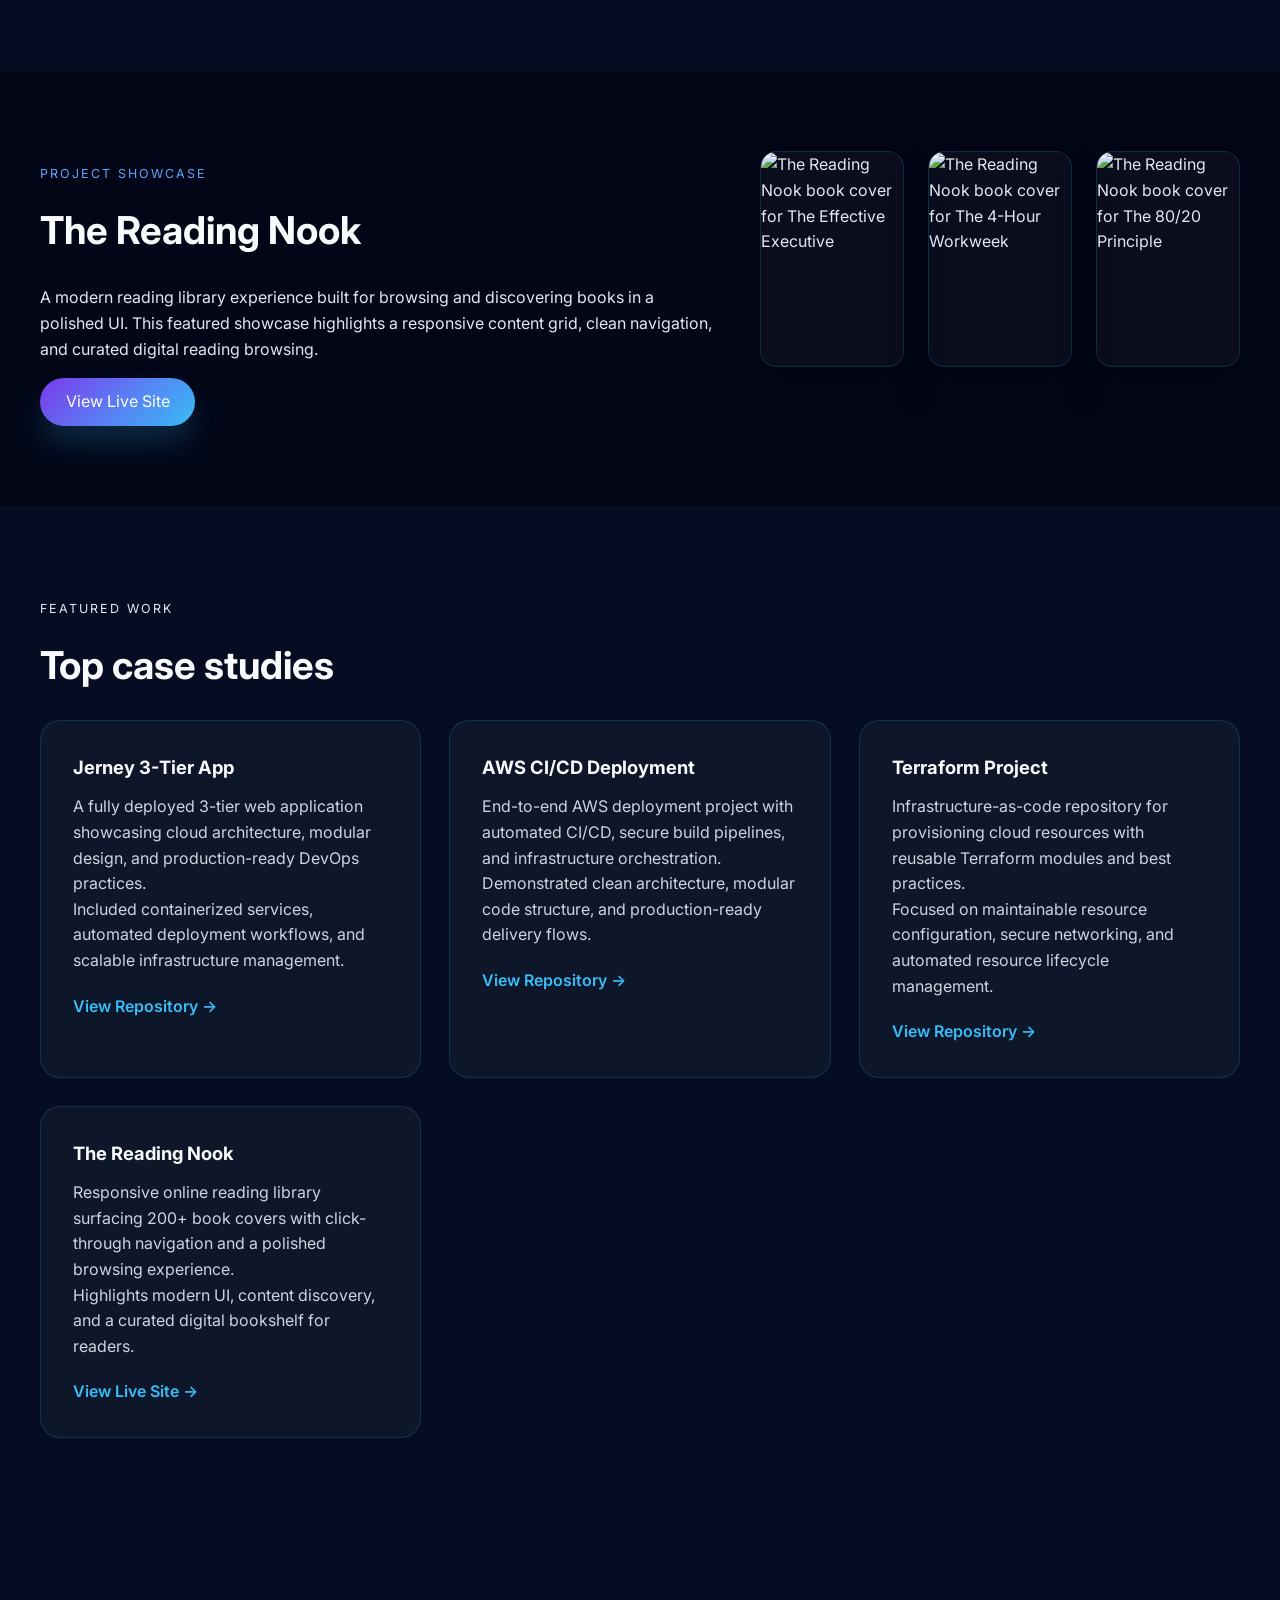
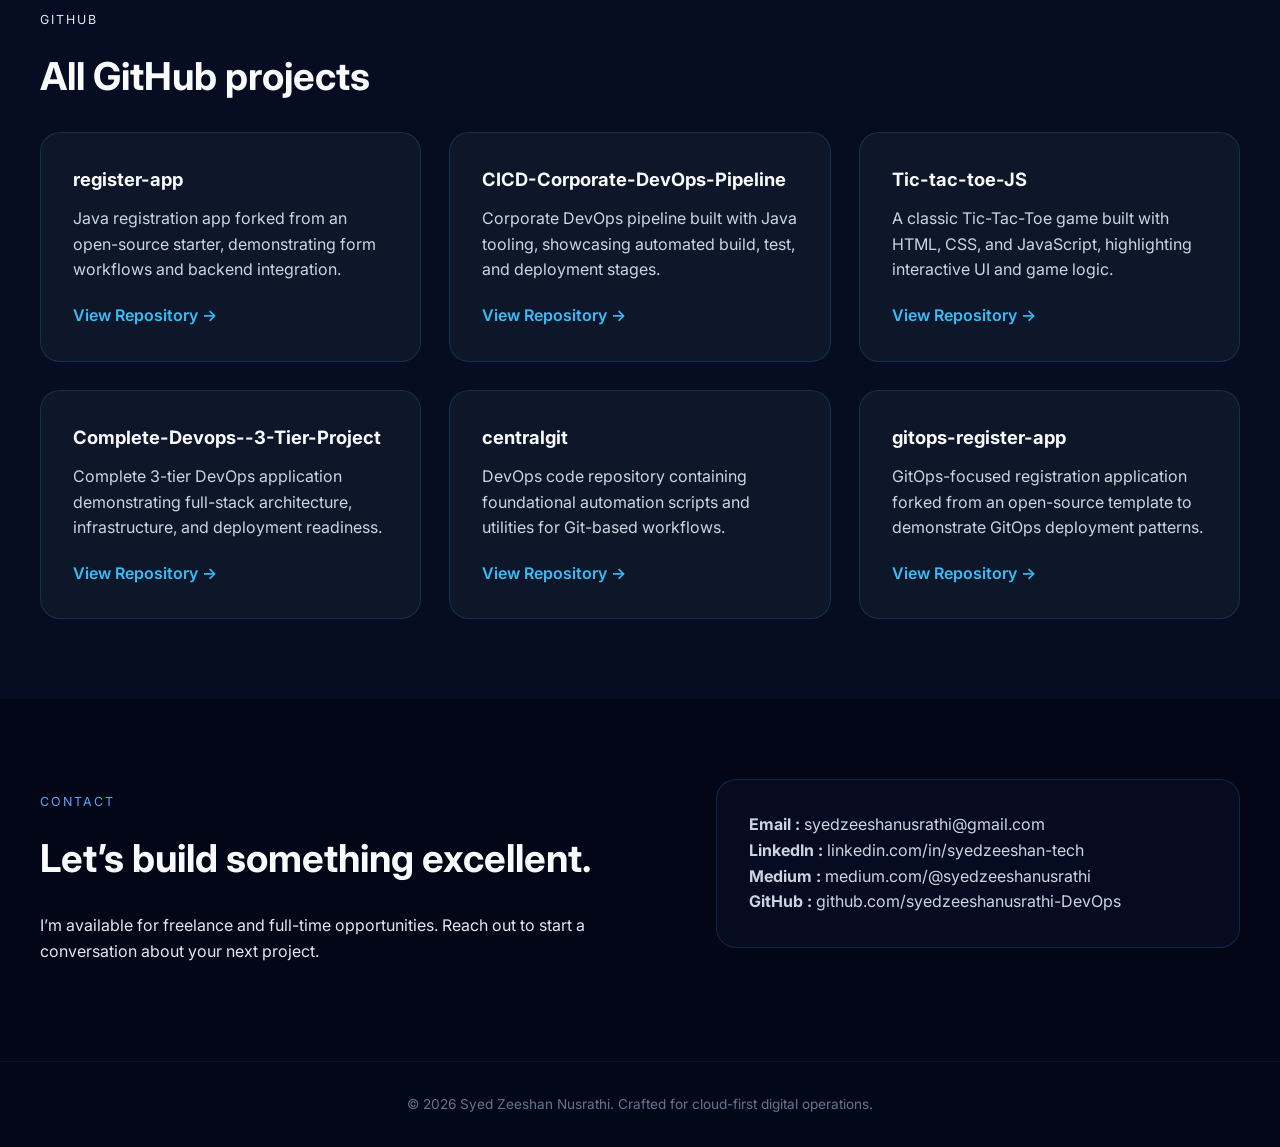
==== commit 0ed6ea86: "your update message" ====
--- a/index.html
+++ b/index.html
@@ -223,7 +223,6 @@
           <p class="light">A modern reading library experience built for browsing and discovering books in a polished UI. This featured showcase highlights a responsive content grid, clean navigation, and curated digital reading browsing.</p>
           <div class="hero-actions">
             <a class="button primary" href="https://the-readingnook.netlify.app/" target="_blank" rel="noreferrer">View Live Site</a>
-            <a class="button secondary" href="#work">Back to Portfolio</a>
           </div>
         </div>
         <div class="project-preview-grid">
--- a/styles.css
+++ b/styles.css
@@ -359,15 +359,23 @@
 
 .project-preview-card {
   overflow: hidden;
-  border-radius: 22px;
-  border: 1px solid rgba(56, 189, 248, 0.12);
+  border-radius: 16px;
+  border: 1px solid rgba(56, 189, 248, 0.16);
   background: rgba(255, 255, 255, 0.03);
   box-shadow: 0 24px 40px rgba(0, 0, 0, 0.22);
+  aspect-ratio: 2 / 3;
+  transition: transform 0.35s ease, border-color 0.25s ease, box-shadow 0.35s ease;
+}
+
+.project-preview-card:hover {
+  transform: translateY(-6px);
+  border-color: rgba(124, 58, 237, 0.35);
+  box-shadow: 0 30px 60px rgba(56, 189, 248, 0.12);
 }
 
 .project-preview-card img {
   width: 100%;
-  height: auto;
+  height: 100%;
   display: block;
   object-fit: cover;
 }
